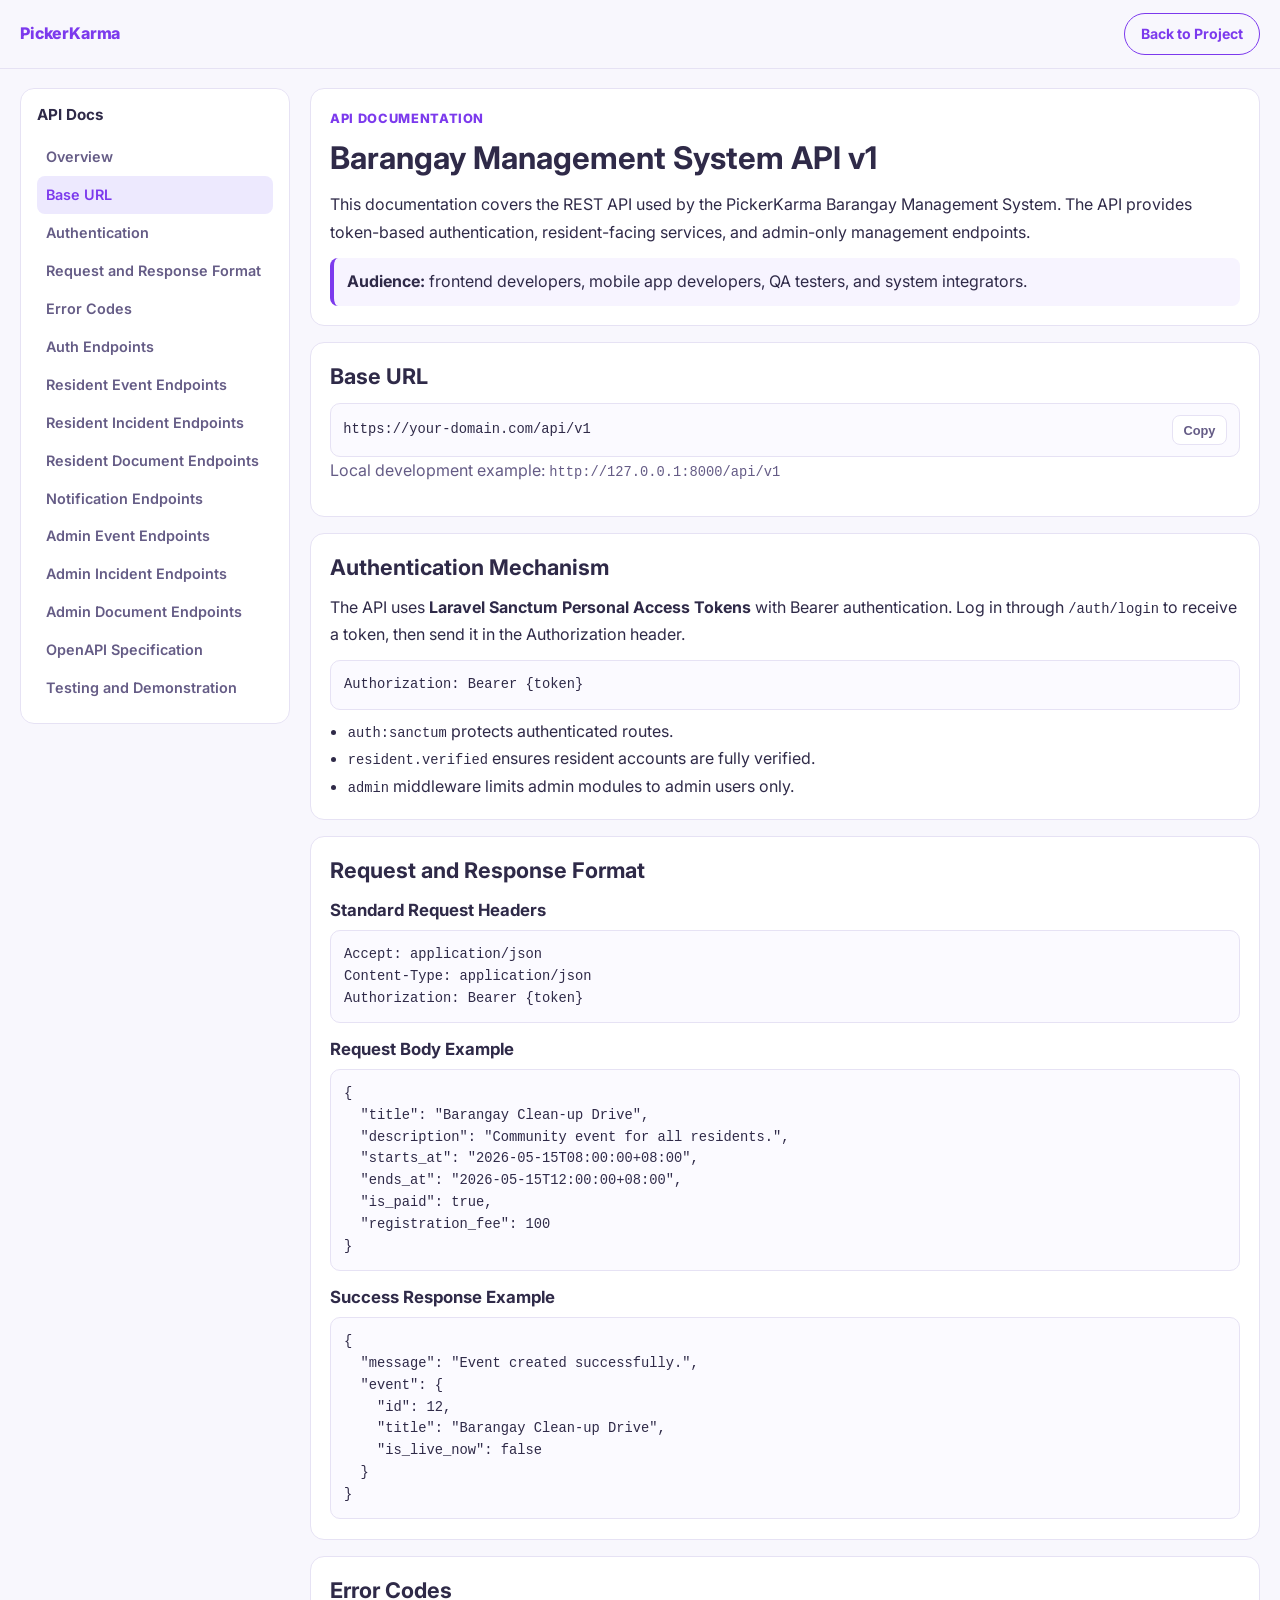
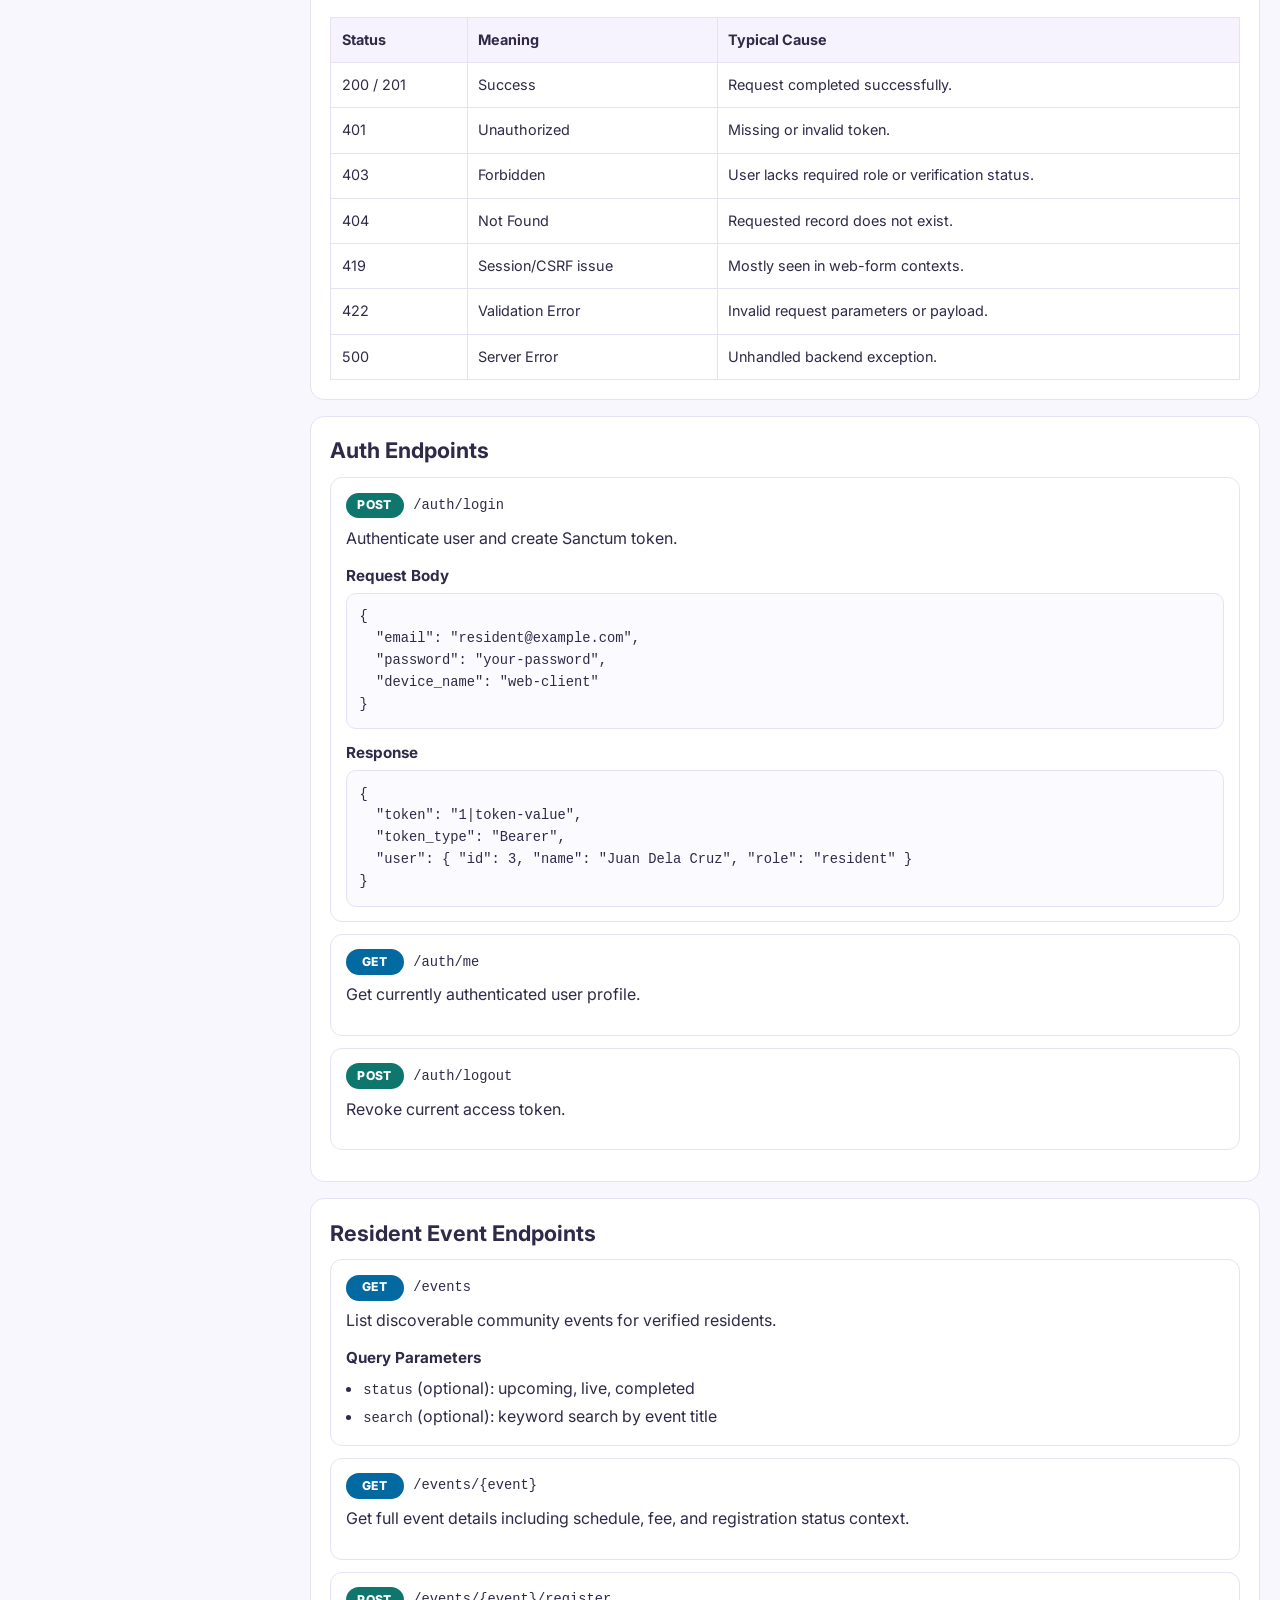
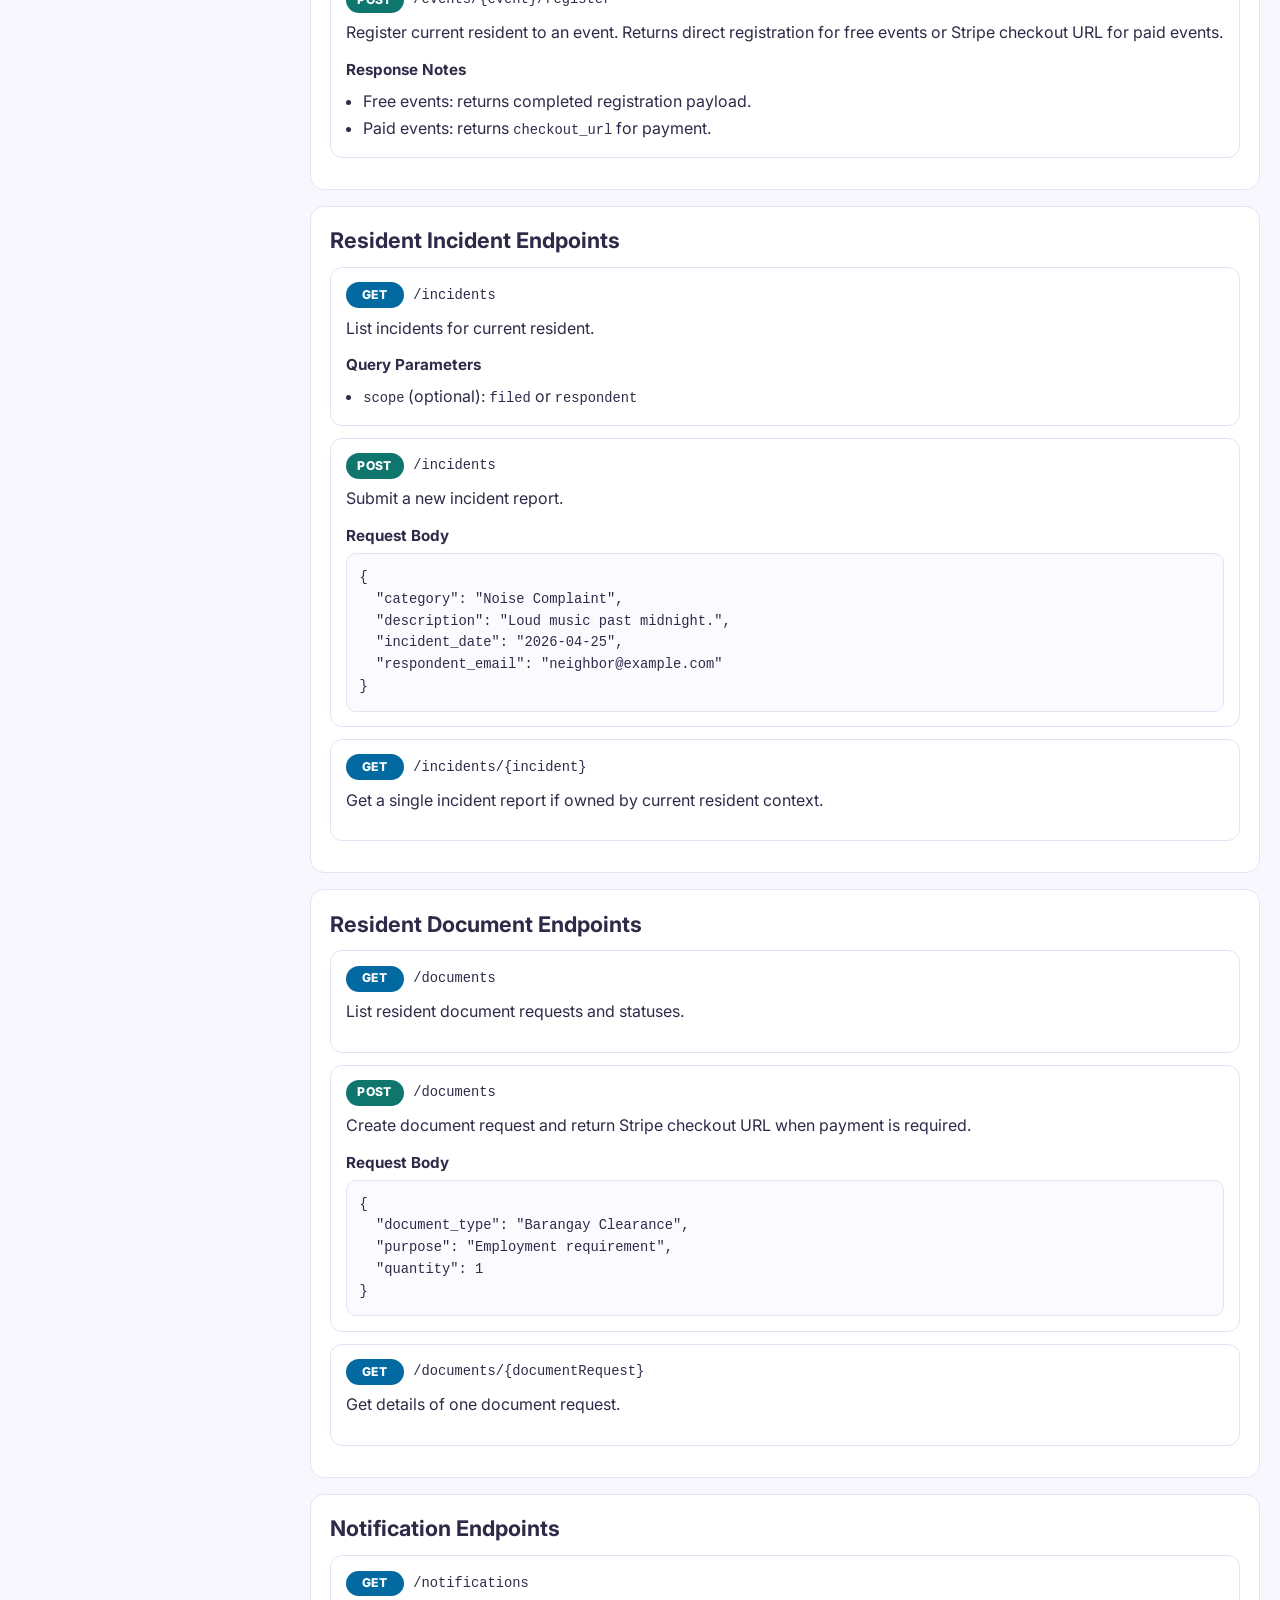
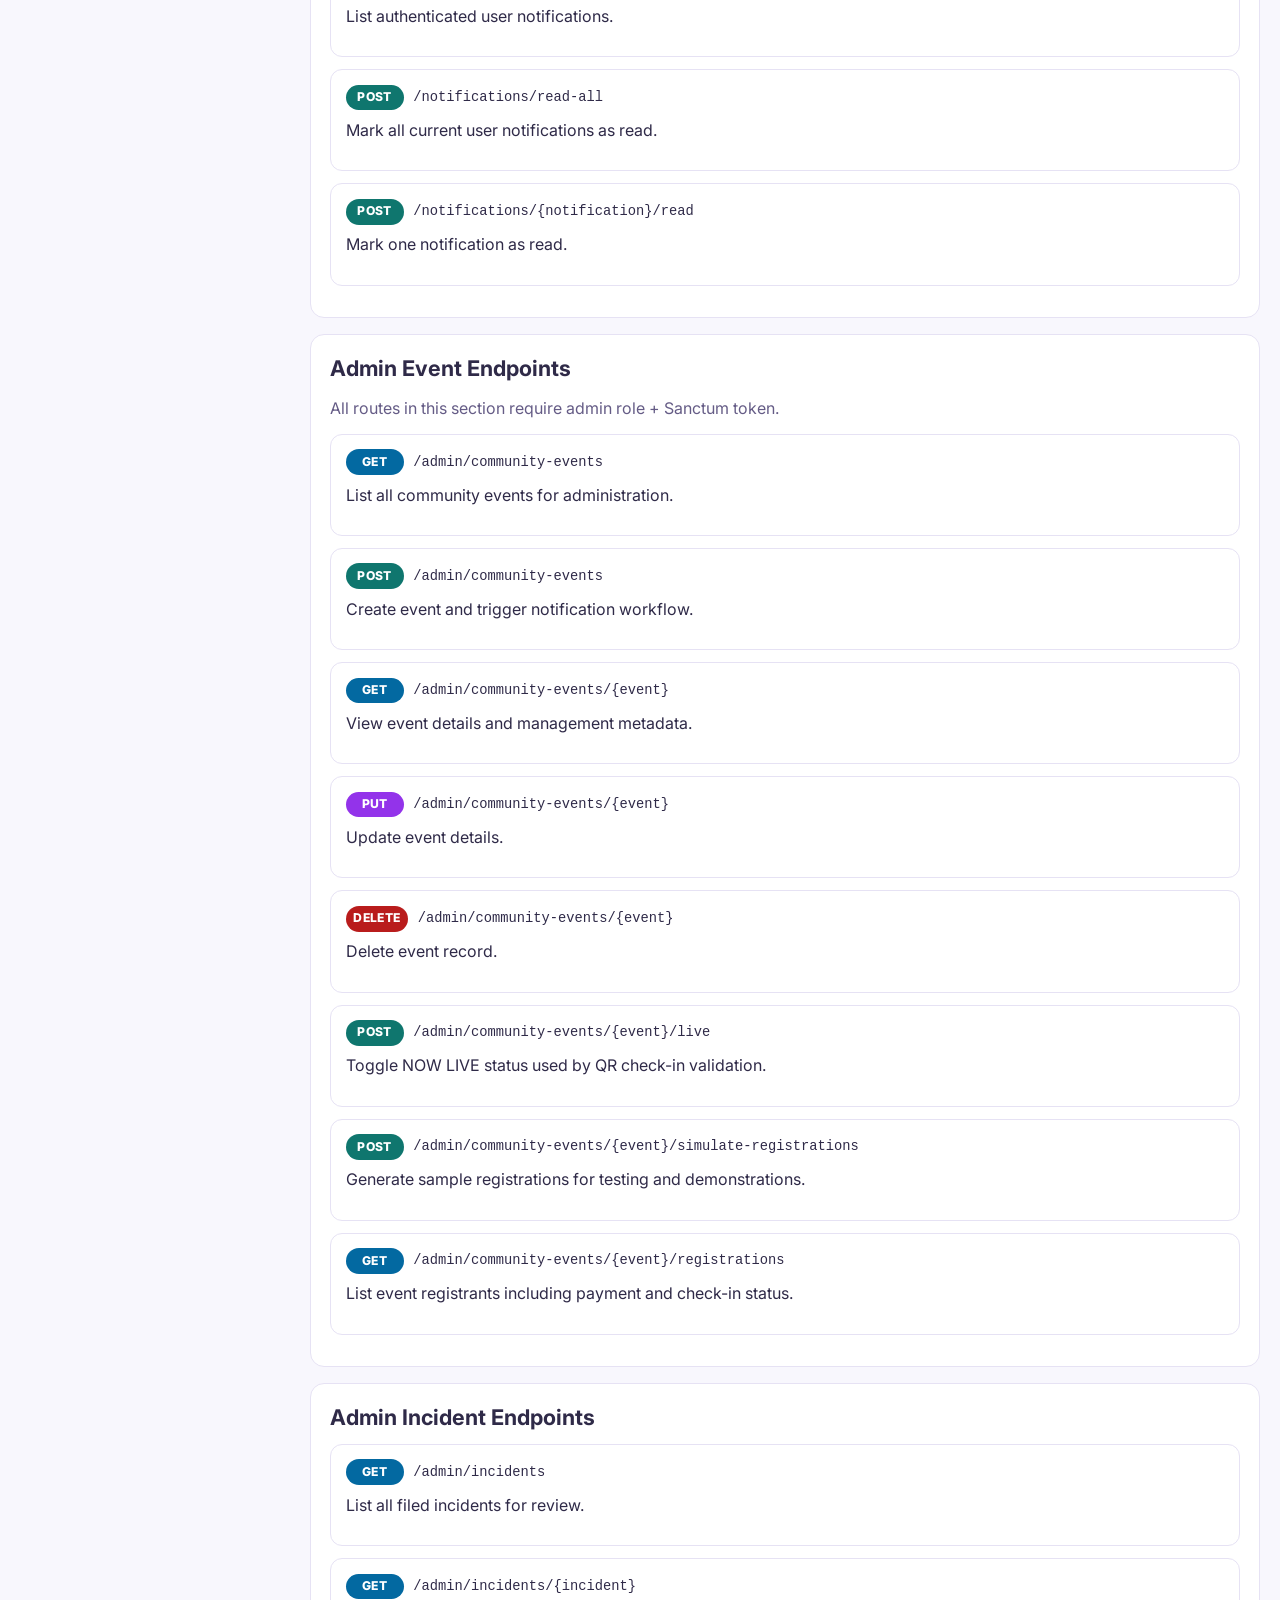
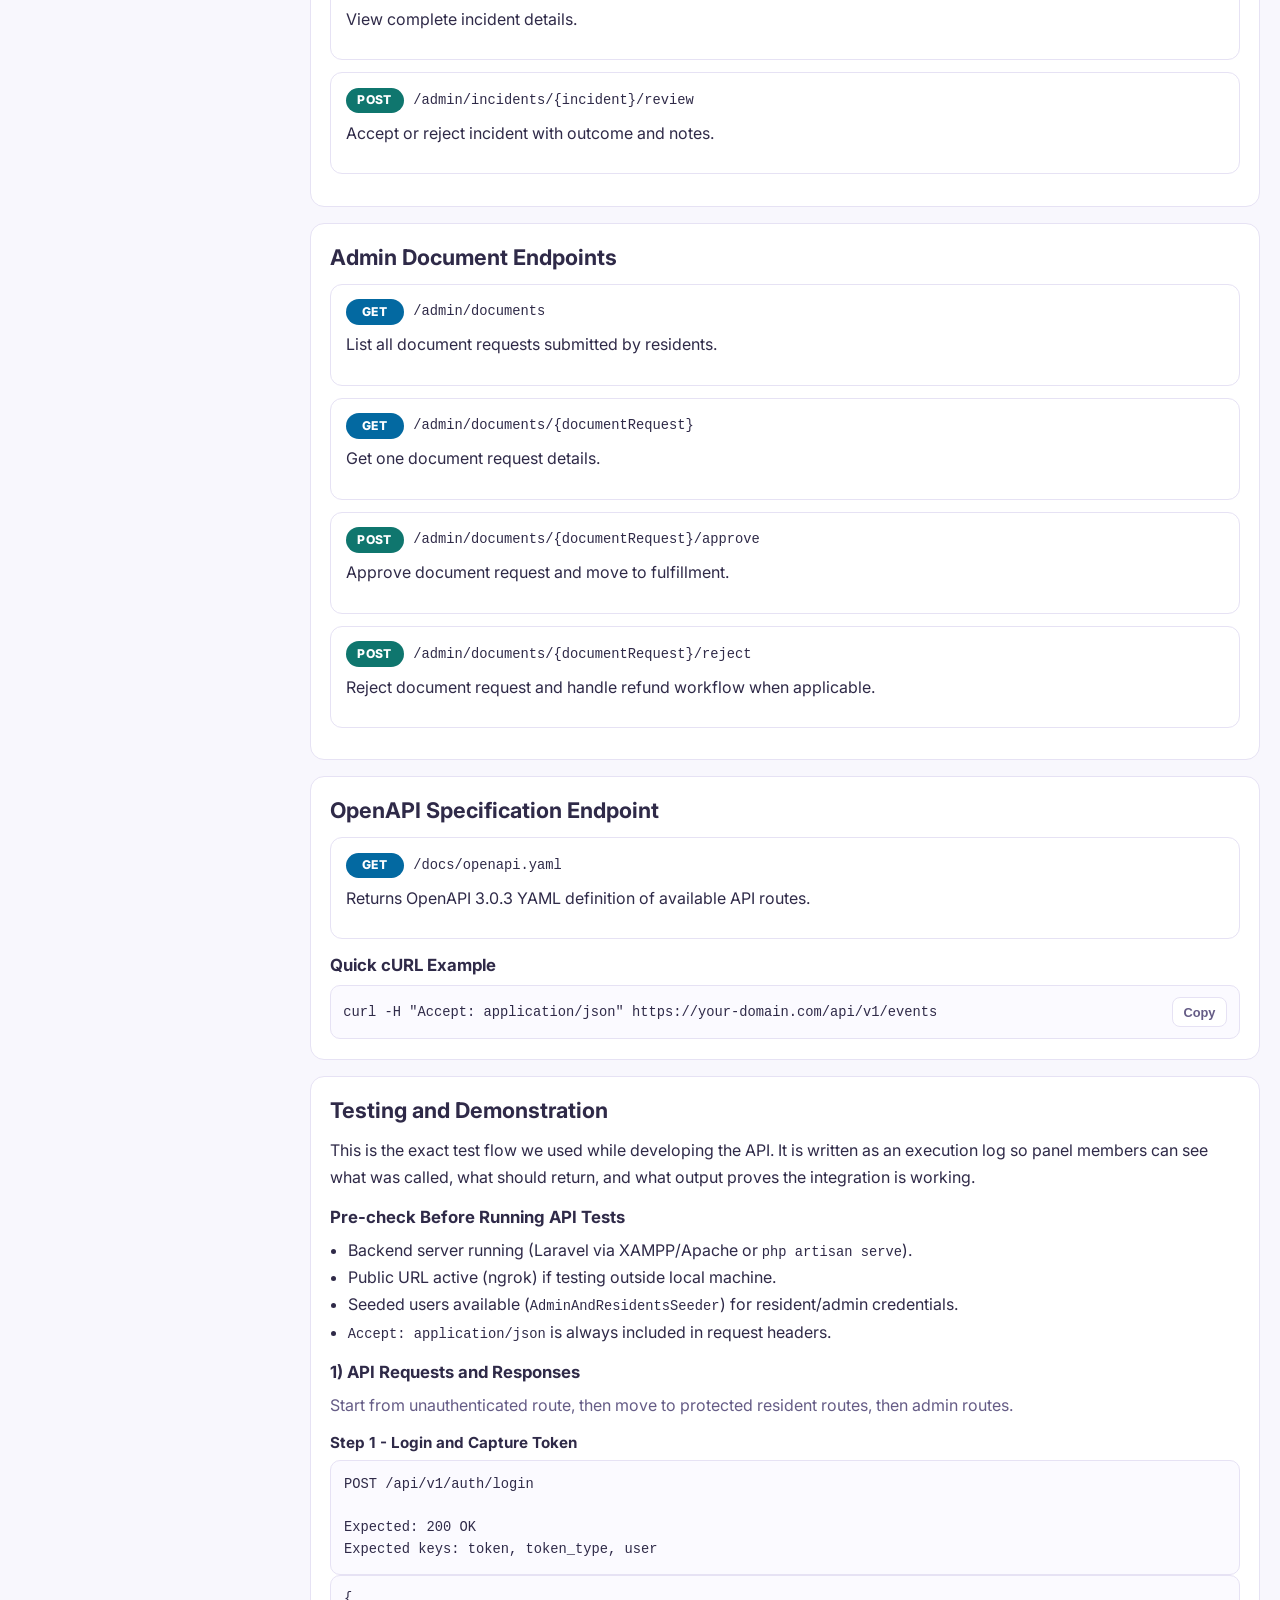
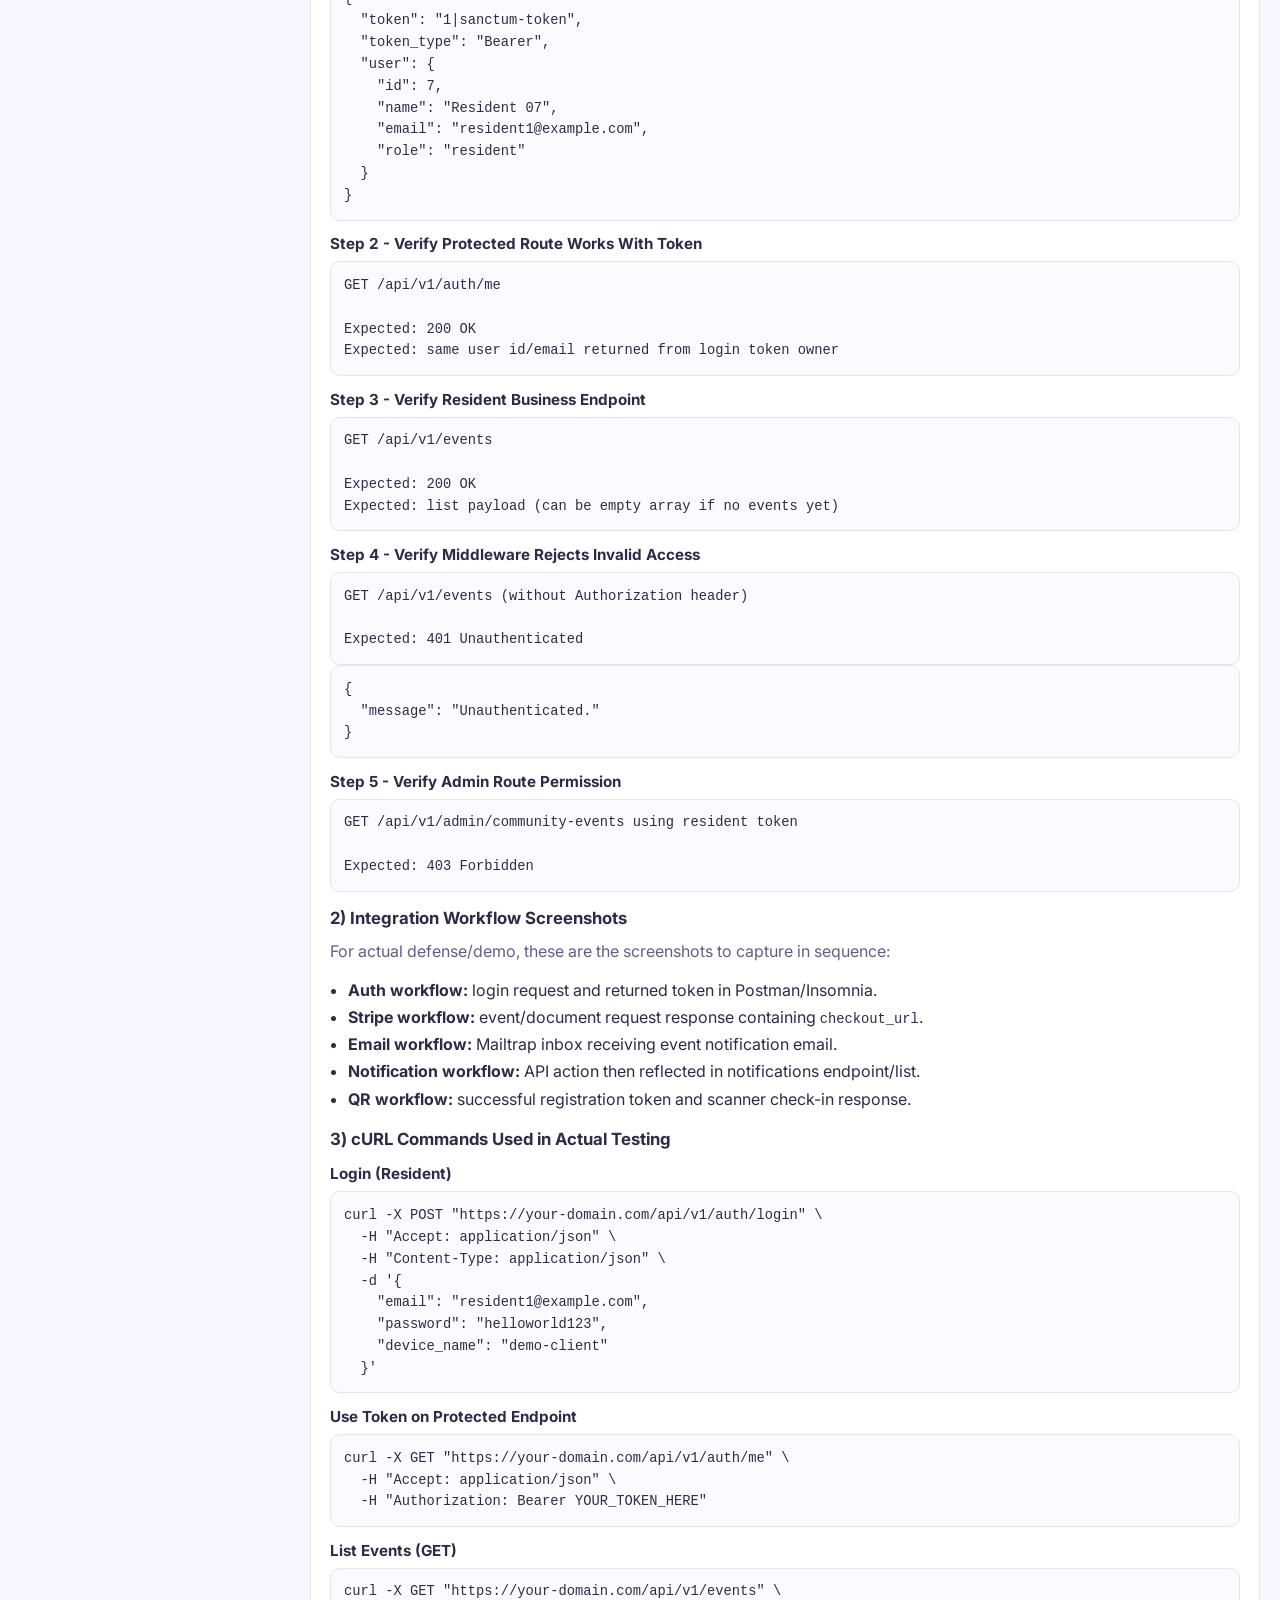
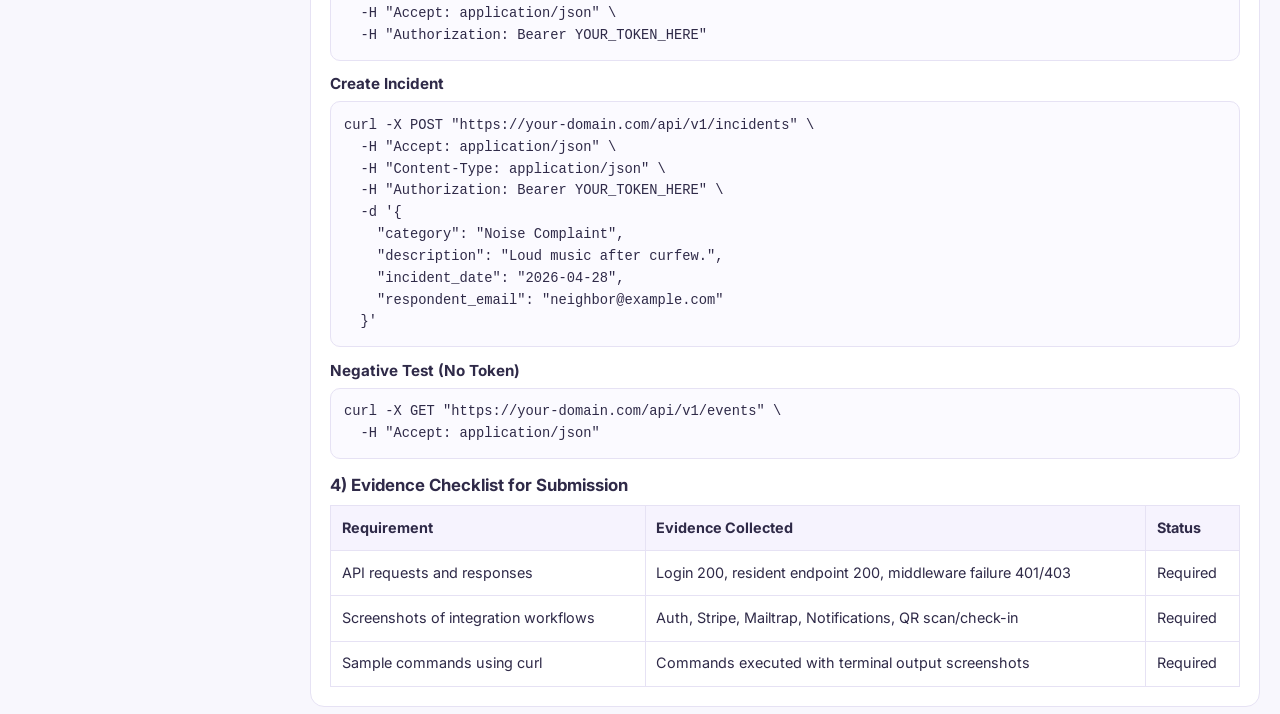
==== api-docs.html @ 13051abf "included API docs v1 design" ====
<!DOCTYPE html>
<html lang="en">

<head>
    <meta charset="UTF-8">
    <meta name="viewport" content="width=device-width, initial-scale=1.0">
    <title>PickerKarma API Documentation</title>
    <link rel="preconnect" href="https://fonts.googleapis.com">
    <link rel="preconnect" href="https://fonts.gstatic.com" crossorigin>
    <link href="https://fonts.googleapis.com/css2?family=Inter:wght@400;500;600;700;800&display=swap" rel="stylesheet">
    <link rel="stylesheet" href="https://cdnjs.cloudflare.com/ajax/libs/font-awesome/6.5.2/css/all.min.css"
        crossorigin="anonymous" referrerpolicy="no-referrer">
    <link rel="stylesheet" href="api-docs.css">
</head>

<body>
    <header class="docs-topbar">
        <div class="docs-wrap topbar-inner">
            <a href="index.html" class="brand">PickerKarma</a>
            <div class="topbar-actions">
                <a href="index.html#project" class="btn btn-ghost">Back to Project</a>
            </div>
        </div>
    </header>

    <div class="docs-wrap docs-layout">
        <aside class="docs-sidebar" aria-label="Documentation sections">
            <h2 class="sidebar-title">API Docs</h2>
            <nav>
                <a class="side-link" href="#overview">Overview</a>
                <a class="side-link" href="#base-url">Base URL</a>
                <a class="side-link" href="#auth">Authentication</a>
                <a class="side-link" href="#formats">Request and Response Format</a>
                <a class="side-link" href="#errors">Error Codes</a>
                <a class="side-link" href="#auth-endpoints">Auth Endpoints</a>
                <a class="side-link" href="#resident-events">Resident Event Endpoints</a>
                <a class="side-link" href="#resident-incidents">Resident Incident Endpoints</a>
                <a class="side-link" href="#resident-documents">Resident Document Endpoints</a>
                <a class="side-link" href="#notifications">Notification Endpoints</a>
                <a class="side-link" href="#admin-events">Admin Event Endpoints</a>
                <a class="side-link" href="#admin-incidents">Admin Incident Endpoints</a>
                <a class="side-link" href="#admin-documents">Admin Document Endpoints</a>
                <a class="side-link" href="#openapi">OpenAPI Specification</a>
                <a class="side-link" href="#testing-demonstration">Testing and Demonstration</a>
            </nav>
        </aside>

        <main class="docs-content">
            <section id="overview" class="doc-section">
                <p class="eyebrow">API Documentation</p>
                <h1>Barangay Management System API v1</h1>
                <p>
                    This documentation covers the REST API used by the PickerKarma Barangay Management System. The API
                    provides token-based authentication, resident-facing services, and admin-only management endpoints.
                </p>
                <div class="note">
                    <strong>Audience:</strong> frontend developers, mobile app developers, QA testers, and system
                    integrators.
                </div>
            </section>

            <section id="base-url" class="doc-section">
                <h2>Base URL</h2>
                <div class="code-row">
                    <code>https://your-domain.com/api/v1</code>
                    <button class="copy-btn" data-copy="https://your-domain.com/api/v1">Copy</button>
                </div>
                <p class="muted">
                    Local development example: <code>http://127.0.0.1:8000/api/v1</code>
                </p>
            </section>

            <section id="auth" class="doc-section">
                <h2>Authentication Mechanism</h2>
                <p>
                    The API uses <strong>Laravel Sanctum Personal Access Tokens</strong> with Bearer authentication.
                    Log in through <code>/auth/login</code> to receive a token, then send it in the Authorization
                    header.
                </p>
                <div class="code-block">
                    <pre><code>Authorization: Bearer {token}</code></pre>
                </div>
                <ul>
                    <li><code>auth:sanctum</code> protects authenticated routes.</li>
                    <li><code>resident.verified</code> ensures resident accounts are fully verified.</li>
                    <li><code>admin</code> middleware limits admin modules to admin users only.</li>
                </ul>
            </section>

            <section id="formats" class="doc-section">
                <h2>Request and Response Format</h2>
                <h3>Standard Request Headers</h3>
                <div class="code-block">
                    <pre><code>Accept: application/json
Content-Type: application/json
Authorization: Bearer {token}</code></pre>
                </div>

                <h3>Request Body Example</h3>
                <div class="code-block">
                    <pre><code>{
  "title": "Barangay Clean-up Drive",
  "description": "Community event for all residents.",
  "starts_at": "2026-05-15T08:00:00+08:00",
  "ends_at": "2026-05-15T12:00:00+08:00",
  "is_paid": true,
  "registration_fee": 100
}</code></pre>
                </div>

                <h3>Success Response Example</h3>
                <div class="code-block">
                    <pre><code>{
  "message": "Event created successfully.",
  "event": {
    "id": 12,
    "title": "Barangay Clean-up Drive",
    "is_live_now": false
  }
}</code></pre>
                </div>
            </section>

            <section id="errors" class="doc-section">
                <h2>Error Codes</h2>
                <div class="table-wrap">
                    <table>
                        <thead>
                            <tr>
                                <th>Status</th>
                                <th>Meaning</th>
                                <th>Typical Cause</th>
                            </tr>
                        </thead>
                        <tbody>
                            <tr>
                                <td>200 / 201</td>
                                <td>Success</td>
                                <td>Request completed successfully.</td>
                            </tr>
                            <tr>
                                <td>401</td>
                                <td>Unauthorized</td>
                                <td>Missing or invalid token.</td>
                            </tr>
                            <tr>
                                <td>403</td>
                                <td>Forbidden</td>
                                <td>User lacks required role or verification status.</td>
                            </tr>
                            <tr>
                                <td>404</td>
                                <td>Not Found</td>
                                <td>Requested record does not exist.</td>
                            </tr>
                            <tr>
                                <td>419</td>
                                <td>Session/CSRF issue</td>
                                <td>Mostly seen in web-form contexts.</td>
                            </tr>
                            <tr>
                                <td>422</td>
                                <td>Validation Error</td>
                                <td>Invalid request parameters or payload.</td>
                            </tr>
                            <tr>
                                <td>500</td>
                                <td>Server Error</td>
                                <td>Unhandled backend exception.</td>
                            </tr>
                        </tbody>
                    </table>
                </div>
            </section>

            <section id="auth-endpoints" class="doc-section">
                <h2>Auth Endpoints</h2>

                <article class="endpoint">
                    <div class="endpoint-head">
                        <span class="method post">POST</span>
                        <code>/auth/login</code>
                    </div>
                    <p>Authenticate user and create Sanctum token.</p>
                    <h4>Request Body</h4>
                    <div class="code-block">
                        <pre><code>{
  "email": "resident@example.com",
  "password": "your-password",
  "device_name": "web-client"
}</code></pre>
                    </div>
                    <h4>Response</h4>
                    <div class="code-block">
                        <pre><code>{
  "token": "1|token-value",
  "token_type": "Bearer",
  "user": { "id": 3, "name": "Juan Dela Cruz", "role": "resident" }
}</code></pre>
                    </div>
                </article>

                <article class="endpoint">
                    <div class="endpoint-head">
                        <span class="method get">GET</span>
                        <code>/auth/me</code>
                    </div>
                    <p>Get currently authenticated user profile.</p>
                </article>

                <article class="endpoint">
                    <div class="endpoint-head">
                        <span class="method post">POST</span>
                        <code>/auth/logout</code>
                    </div>
                    <p>Revoke current access token.</p>
                </article>
            </section>

            <section id="resident-events" class="doc-section">
                <h2>Resident Event Endpoints</h2>

                <article class="endpoint">
                    <div class="endpoint-head">
                        <span class="method get">GET</span>
                        <code>/events</code>
                    </div>
                    <p>List discoverable community events for verified residents.</p>
                    <h4>Query Parameters</h4>
                    <ul>
                        <li><code>status</code> (optional): upcoming, live, completed</li>
                        <li><code>search</code> (optional): keyword search by event title</li>
                    </ul>
                </article>

                <article class="endpoint">
                    <div class="endpoint-head">
                        <span class="method get">GET</span>
                        <code>/events/{event}</code>
                    </div>
                    <p>Get full event details including schedule, fee, and registration status context.</p>
                </article>

                <article class="endpoint">
                    <div class="endpoint-head">
                        <span class="method post">POST</span>
                        <code>/events/{event}/register</code>
                    </div>
                    <p>Register current resident to an event. Returns direct registration for free events or Stripe
                        checkout URL for paid events.</p>
                    <h4>Response Notes</h4>
                    <ul>
                        <li>Free events: returns completed registration payload.</li>
                        <li>Paid events: returns <code>checkout_url</code> for payment.</li>
                    </ul>
                </article>
            </section>

            <section id="resident-incidents" class="doc-section">
                <h2>Resident Incident Endpoints</h2>

                <article class="endpoint">
                    <div class="endpoint-head">
                        <span class="method get">GET</span>
                        <code>/incidents</code>
                    </div>
                    <p>List incidents for current resident.</p>
                    <h4>Query Parameters</h4>
                    <ul>
                        <li><code>scope</code> (optional): <code>filed</code> or <code>respondent</code></li>
                    </ul>
                </article>

                <article class="endpoint">
                    <div class="endpoint-head">
                        <span class="method post">POST</span>
                        <code>/incidents</code>
                    </div>
                    <p>Submit a new incident report.</p>
                    <h4>Request Body</h4>
                    <div class="code-block">
                        <pre><code>{
  "category": "Noise Complaint",
  "description": "Loud music past midnight.",
  "incident_date": "2026-04-25",
  "respondent_email": "neighbor@example.com"
}</code></pre>
                    </div>
                </article>

                <article class="endpoint">
                    <div class="endpoint-head">
                        <span class="method get">GET</span>
                        <code>/incidents/{incident}</code>
                    </div>
                    <p>Get a single incident report if owned by current resident context.</p>
                </article>
            </section>

            <section id="resident-documents" class="doc-section">
                <h2>Resident Document Endpoints</h2>

                <article class="endpoint">
                    <div class="endpoint-head">
                        <span class="method get">GET</span>
                        <code>/documents</code>
                    </div>
                    <p>List resident document requests and statuses.</p>
                </article>

                <article class="endpoint">
                    <div class="endpoint-head">
                        <span class="method post">POST</span>
                        <code>/documents</code>
                    </div>
                    <p>Create document request and return Stripe checkout URL when payment is required.</p>
                    <h4>Request Body</h4>
                    <div class="code-block">
                        <pre><code>{
  "document_type": "Barangay Clearance",
  "purpose": "Employment requirement",
  "quantity": 1
}</code></pre>
                    </div>
                </article>

                <article class="endpoint">
                    <div class="endpoint-head">
                        <span class="method get">GET</span>
                        <code>/documents/{documentRequest}</code>
                    </div>
                    <p>Get details of one document request.</p>
                </article>
            </section>

            <section id="notifications" class="doc-section">
                <h2>Notification Endpoints</h2>

                <article class="endpoint">
                    <div class="endpoint-head">
                        <span class="method get">GET</span>
                        <code>/notifications</code>
                    </div>
                    <p>List authenticated user notifications.</p>
                </article>

                <article class="endpoint">
                    <div class="endpoint-head">
                        <span class="method post">POST</span>
                        <code>/notifications/read-all</code>
                    </div>
                    <p>Mark all current user notifications as read.</p>
                </article>

                <article class="endpoint">
                    <div class="endpoint-head">
                        <span class="method post">POST</span>
                        <code>/notifications/{notification}/read</code>
                    </div>
                    <p>Mark one notification as read.</p>
                </article>
            </section>

            <section id="admin-events" class="doc-section">
                <h2>Admin Event Endpoints</h2>
                <p class="muted">All routes in this section require admin role + Sanctum token.</p>

                <article class="endpoint">
                    <div class="endpoint-head">
                        <span class="method get">GET</span>
                        <code>/admin/community-events</code>
                    </div>
                    <p>List all community events for administration.</p>
                </article>

                <article class="endpoint">
                    <div class="endpoint-head">
                        <span class="method post">POST</span>
                        <code>/admin/community-events</code>
                    </div>
                    <p>Create event and trigger notification workflow.</p>
                </article>

                <article class="endpoint">
                    <div class="endpoint-head">
                        <span class="method get">GET</span>
                        <code>/admin/community-events/{event}</code>
                    </div>
                    <p>View event details and management metadata.</p>
                </article>

                <article class="endpoint">
                    <div class="endpoint-head">
                        <span class="method put">PUT</span>
                        <code>/admin/community-events/{event}</code>
                    </div>
                    <p>Update event details.</p>
                </article>

                <article class="endpoint">
                    <div class="endpoint-head">
                        <span class="method delete">DELETE</span>
                        <code>/admin/community-events/{event}</code>
                    </div>
                    <p>Delete event record.</p>
                </article>

                <article class="endpoint">
                    <div class="endpoint-head">
                        <span class="method post">POST</span>
                        <code>/admin/community-events/{event}/live</code>
                    </div>
                    <p>Toggle NOW LIVE status used by QR check-in validation.</p>
                </article>

                <article class="endpoint">
                    <div class="endpoint-head">
                        <span class="method post">POST</span>
                        <code>/admin/community-events/{event}/simulate-registrations</code>
                    </div>
                    <p>Generate sample registrations for testing and demonstrations.</p>
                </article>

                <article class="endpoint">
                    <div class="endpoint-head">
                        <span class="method get">GET</span>
                        <code>/admin/community-events/{event}/registrations</code>
                    </div>
                    <p>List event registrants including payment and check-in status.</p>
                </article>
            </section>

            <section id="admin-incidents" class="doc-section">
                <h2>Admin Incident Endpoints</h2>

                <article class="endpoint">
                    <div class="endpoint-head">
                        <span class="method get">GET</span>
                        <code>/admin/incidents</code>
                    </div>
                    <p>List all filed incidents for review.</p>
                </article>

                <article class="endpoint">
                    <div class="endpoint-head">
                        <span class="method get">GET</span>
                        <code>/admin/incidents/{incident}</code>
                    </div>
                    <p>View complete incident details.</p>
                </article>

                <article class="endpoint">
                    <div class="endpoint-head">
                        <span class="method post">POST</span>
                        <code>/admin/incidents/{incident}/review</code>
                    </div>
                    <p>Accept or reject incident with outcome and notes.</p>
                </article>
            </section>

            <section id="admin-documents" class="doc-section">
                <h2>Admin Document Endpoints</h2>

                <article class="endpoint">
                    <div class="endpoint-head">
                        <span class="method get">GET</span>
                        <code>/admin/documents</code>
                    </div>
                    <p>List all document requests submitted by residents.</p>
                </article>

                <article class="endpoint">
                    <div class="endpoint-head">
                        <span class="method get">GET</span>
                        <code>/admin/documents/{documentRequest}</code>
                    </div>
                    <p>Get one document request details.</p>
                </article>

                <article class="endpoint">
                    <div class="endpoint-head">
                        <span class="method post">POST</span>
                        <code>/admin/documents/{documentRequest}/approve</code>
                    </div>
                    <p>Approve document request and move to fulfillment.</p>
                </article>

                <article class="endpoint">
                    <div class="endpoint-head">
                        <span class="method post">POST</span>
                        <code>/admin/documents/{documentRequest}/reject</code>
                    </div>
                    <p>Reject document request and handle refund workflow when applicable.</p>
                </article>
            </section>

            <section id="openapi" class="doc-section">
                <h2>OpenAPI Specification Endpoint</h2>
                <article class="endpoint">
                    <div class="endpoint-head">
                        <span class="method get">GET</span>
                        <code>/docs/openapi.yaml</code>
                    </div>
                    <p>Returns OpenAPI 3.0.3 YAML definition of available API routes.</p>
                </article>

                <h3>Quick cURL Example</h3>
                <div class="code-row">
                    <code>curl -H "Accept: application/json" https://your-domain.com/api/v1/events</code>
                    <button class="copy-btn"
                        data-copy='curl -H "Accept: application/json" https://your-domain.com/api/v1/events'>Copy</button>
                </div>
            </section>

            <section id="testing-demonstration" class="doc-section">
                <h2>Testing and Demonstration</h2>
                <p>
                    This is the exact test flow we used while developing the API. It is written as an execution log so
                    panel members can see what was called, what should return, and what output proves the integration is
                    working.
                </p>

                <h3>Pre-check Before Running API Tests</h3>
                <ul>
                    <li>Backend server running (Laravel via XAMPP/Apache or <code>php artisan serve</code>).</li>
                    <li>Public URL active (ngrok) if testing outside local machine.</li>
                    <li>Seeded users available (<code>AdminAndResidentsSeeder</code>) for resident/admin credentials.</li>
                    <li><code>Accept: application/json</code> is always included in request headers.</li>
                </ul>

                <h3>1) API Requests and Responses</h3>
                <p class="muted">
                    Start from unauthenticated route, then move to protected resident routes, then admin routes.
                </p>

                <h4>Step 1 - Login and Capture Token</h4>
                <div class="code-block">
                    <pre><code>POST /api/v1/auth/login

Expected: 200 OK
Expected keys: token, token_type, user</code></pre>
                </div>
                <div class="code-block">
                    <pre><code>{
  "token": "1|sanctum-token",
  "token_type": "Bearer",
  "user": {
    "id": 7,
    "name": "Resident 07",
    "email": "resident1@example.com",
    "role": "resident"
  }
}</code></pre>
                </div>

                <h4>Step 2 - Verify Protected Route Works With Token</h4>
                <div class="code-block">
                    <pre><code>GET /api/v1/auth/me

Expected: 200 OK
Expected: same user id/email returned from login token owner</code></pre>
                </div>

                <h4>Step 3 - Verify Resident Business Endpoint</h4>
                <div class="code-block">
                    <pre><code>GET /api/v1/events

Expected: 200 OK
Expected: list payload (can be empty array if no events yet)</code></pre>
                </div>

                <h4>Step 4 - Verify Middleware Rejects Invalid Access</h4>
                <div class="code-block">
                    <pre><code>GET /api/v1/events (without Authorization header)

Expected: 401 Unauthenticated</code></pre>
                </div>
                <div class="code-block">
                    <pre><code>{
  "message": "Unauthenticated."
}</code></pre>
                </div>

                <h4>Step 5 - Verify Admin Route Permission</h4>
                <div class="code-block">
                    <pre><code>GET /api/v1/admin/community-events using resident token

Expected: 403 Forbidden</code></pre>
                </div>

                <h3>2) Integration Workflow Screenshots</h3>
                <p class="muted">For actual defense/demo, these are the screenshots to capture in sequence:</p>
                <ul>
                    <li><strong>Auth workflow:</strong> login request and returned token in Postman/Insomnia.</li>
                    <li><strong>Stripe workflow:</strong> event/document request response containing <code>checkout_url</code>.</li>
                    <li><strong>Email workflow:</strong> Mailtrap inbox receiving event notification email.</li>
                    <li><strong>Notification workflow:</strong> API action then reflected in notifications endpoint/list.</li>
                    <li><strong>QR workflow:</strong> successful registration token and scanner check-in response.</li>
                </ul>

                <h3>3) cURL Commands Used in Actual Testing</h3>
                <h4>Login (Resident)</h4>
                <div class="code-block">
                    <pre><code>curl -X POST "https://your-domain.com/api/v1/auth/login" \
  -H "Accept: application/json" \
  -H "Content-Type: application/json" \
  -d '{
    "email": "resident1@example.com",
    "password": "helloworld123",
    "device_name": "demo-client"
  }'</code></pre>
                </div>

                <h4>Use Token on Protected Endpoint</h4>
                <div class="code-block">
                    <pre><code>curl -X GET "https://your-domain.com/api/v1/auth/me" \
  -H "Accept: application/json" \
  -H "Authorization: Bearer YOUR_TOKEN_HERE"</code></pre>
                </div>

                <h4>List Events (GET)</h4>
                <div class="code-block">
                    <pre><code>curl -X GET "https://your-domain.com/api/v1/events" \
  -H "Accept: application/json" \
  -H "Authorization: Bearer YOUR_TOKEN_HERE"</code></pre>
                </div>

                <h4>Create Incident</h4>
                <div class="code-block">
                    <pre><code>curl -X POST "https://your-domain.com/api/v1/incidents" \
  -H "Accept: application/json" \
  -H "Content-Type: application/json" \
  -H "Authorization: Bearer YOUR_TOKEN_HERE" \
  -d '{
    "category": "Noise Complaint",
    "description": "Loud music after curfew.",
    "incident_date": "2026-04-28",
    "respondent_email": "neighbor@example.com"
  }'</code></pre>
                </div>

                <h4>Negative Test (No Token)</h4>
                <div class="code-block">
                    <pre><code>curl -X GET "https://your-domain.com/api/v1/events" \
  -H "Accept: application/json"</code></pre>
                </div>

                <h3>4) Evidence Checklist for Submission</h3>
                <div class="table-wrap">
                    <table>
                        <thead>
                            <tr>
                                <th>Requirement</th>
                                <th>Evidence Collected</th>
                                <th>Status</th>
                            </tr>
                        </thead>
                        <tbody>
                            <tr>
                                <td>API requests and responses</td>
                                <td>Login 200, resident endpoint 200, middleware failure 401/403</td>
                                <td>Required</td>
                            </tr>
                            <tr>
                                <td>Screenshots of integration workflows</td>
                                <td>Auth, Stripe, Mailtrap, Notifications, QR scan/check-in</td>
                                <td>Required</td>
                            </tr>
                            <tr>
                                <td>Sample commands using curl</td>
                                <td>Commands executed with terminal output screenshots</td>
                                <td>Required</td>
                            </tr>
                        </tbody>
                    </table>
                </div>
            </section>
        </main>
    </div>

    <script src="api-docs.js" defer></script>
</body>

</html>
---- api-docs.css ----
:root {
    --bg: #f8f7fd;
    --card: #ffffff;
    --border: #e6e2f4;
    --text: #2f2a48;
    --muted: #655c86;
    --accent: #7c3aed;
    --accent-soft: #ede9fe;
    --success: #0f766e;
    --danger: #b91c1c;
}

* {
    box-sizing: border-box;
}

html {
    scroll-behavior: smooth;
}

body {
    margin: 0;
    font-family: "Inter", ui-sans-serif, system-ui, -apple-system, "Segoe UI", Roboto, Arial;
    color: var(--text);
    background: var(--bg);
    line-height: 1.7;
}

.docs-wrap {
    width: min(1240px, calc(100% - 2rem));
    margin: 0 auto;
}

.docs-topbar {
    position: sticky;
    top: 0;
    z-index: 20;
    border-bottom: 1px solid var(--border);
    background: rgba(248, 247, 253, 0.92);
    backdrop-filter: blur(10px);
}

.topbar-inner {
    display: flex;
    justify-content: space-between;
    align-items: center;
    min-height: 68px;
}

.brand {
    text-decoration: none;
    font-weight: 800;
    color: var(--accent);
    letter-spacing: -0.01em;
}

.btn {
    display: inline-flex;
    align-items: center;
    justify-content: center;
    border-radius: 999px;
    font-size: 0.88rem;
    font-weight: 700;
    text-decoration: none;
    padding: 0.5rem 1rem;
    border: 1px solid var(--accent);
}

.btn-ghost {
    color: var(--accent);
    background: transparent;
}

.btn-ghost:hover {
    color: #fff;
    background: var(--accent);
}

.docs-layout {
    display: grid;
    grid-template-columns: 270px minmax(0, 1fr);
    gap: 1.25rem;
    padding: 1.2rem 0 2.5rem;
}

.docs-sidebar {
    position: sticky;
    top: 84px;
    align-self: start;
    border: 1px solid var(--border);
    border-radius: 14px;
    background: var(--card);
    padding: 1rem;
    max-height: calc(100vh - 100px);
    overflow: auto;
}

.sidebar-title {
    margin: 0 0 0.85rem;
    font-size: 0.95rem;
}

.side-link {
    display: block;
    text-decoration: none;
    color: var(--muted);
    padding: 0.42rem 0.55rem;
    border-radius: 8px;
    font-size: 0.9rem;
    font-weight: 600;
}

.side-link:hover {
    color: var(--accent);
    background: var(--accent-soft);
}

.side-link.active {
    color: var(--accent);
    background: var(--accent-soft);
}

.docs-content {
    min-width: 0;
}

.doc-section {
    border: 1px solid var(--border);
    border-radius: 14px;
    background: var(--card);
    padding: 1.2rem;
    margin-bottom: 1rem;
    scroll-margin-top: 92px;
}

.eyebrow {
    margin: 0 0 0.5rem;
    font-size: 0.8rem;
    font-weight: 800;
    color: var(--accent);
    text-transform: uppercase;
    letter-spacing: 0.05em;
}

h1,
h2,
h3,
h4 {
    margin-top: 0;
    line-height: 1.3;
}

h1 {
    margin-bottom: 0.8rem;
    font-size: 1.95rem;
}

h2 {
    margin-bottom: 0.8rem;
    font-size: 1.35rem;
}

h3 {
    margin: 1rem 0 0.5rem;
    font-size: 1.05rem;
}

h4 {
    margin: 0.85rem 0 0.45rem;
    font-size: 0.95rem;
}

p {
    margin: 0 0 0.75rem;
}

ul {
    margin: 0.5rem 0 0;
    padding-left: 1.1rem;
}

.muted {
    color: var(--muted);
}

.note {
    border-left: 4px solid var(--accent);
    padding: 0.65rem 0.8rem;
    background: #f7f4ff;
    border-radius: 8px;
}

code {
    font-family: ui-monospace, SFMono-Regular, Menlo, Consolas, "Liberation Mono", monospace;
    font-size: 0.86rem;
}

.code-row {
    display: flex;
    align-items: center;
    justify-content: space-between;
    gap: 0.6rem;
    border: 1px solid var(--border);
    border-radius: 10px;
    padding: 0.7rem 0.75rem;
    background: #fbfaff;
    overflow: auto;
}

.code-block {
    border: 1px solid var(--border);
    border-radius: 10px;
    overflow: auto;
    background: #fbfaff;
}

pre {
    margin: 0;
    padding: 0.8rem;
    font-size: 0.84rem;
    line-height: 1.55;
}

.copy-btn {
    border: 1px solid var(--border);
    background: #fff;
    border-radius: 8px;
    color: var(--muted);
    cursor: pointer;
    padding: 0.4rem 0.65rem;
    font-size: 0.8rem;
    font-weight: 700;
    white-space: nowrap;
}

.copy-btn:hover {
    color: var(--accent);
    border-color: var(--accent);
}

.table-wrap {
    overflow: auto;
}

table {
    width: 100%;
    border-collapse: collapse;
    min-width: 520px;
}

th,
td {
    border: 1px solid var(--border);
    text-align: left;
    padding: 0.62rem 0.65rem;
    font-size: 0.9rem;
}

th {
    background: #f6f3fe;
}

.endpoint {
    border: 1px solid var(--border);
    border-radius: 12px;
    padding: 0.9rem;
    margin: 0 0 0.75rem;
}

.endpoint-head {
    display: flex;
    gap: 0.6rem;
    align-items: center;
    margin-bottom: 0.4rem;
}

.method {
    display: inline-block;
    min-width: 58px;
    text-align: center;
    color: #fff;
    font-size: 0.76rem;
    font-weight: 800;
    letter-spacing: 0.03em;
    border-radius: 999px;
    padding: 0.16rem 0.48rem;
}

.method.get {
    background: #0369a1;
}

.method.post {
    background: var(--success);
}

.method.put {
    background: #9333ea;
}

.method.delete {
    background: var(--danger);
}

@media (max-width: 960px) {
    .docs-layout {
        grid-template-columns: 1fr;
    }

    .docs-sidebar {
        position: static;
        max-height: none;
    }
}
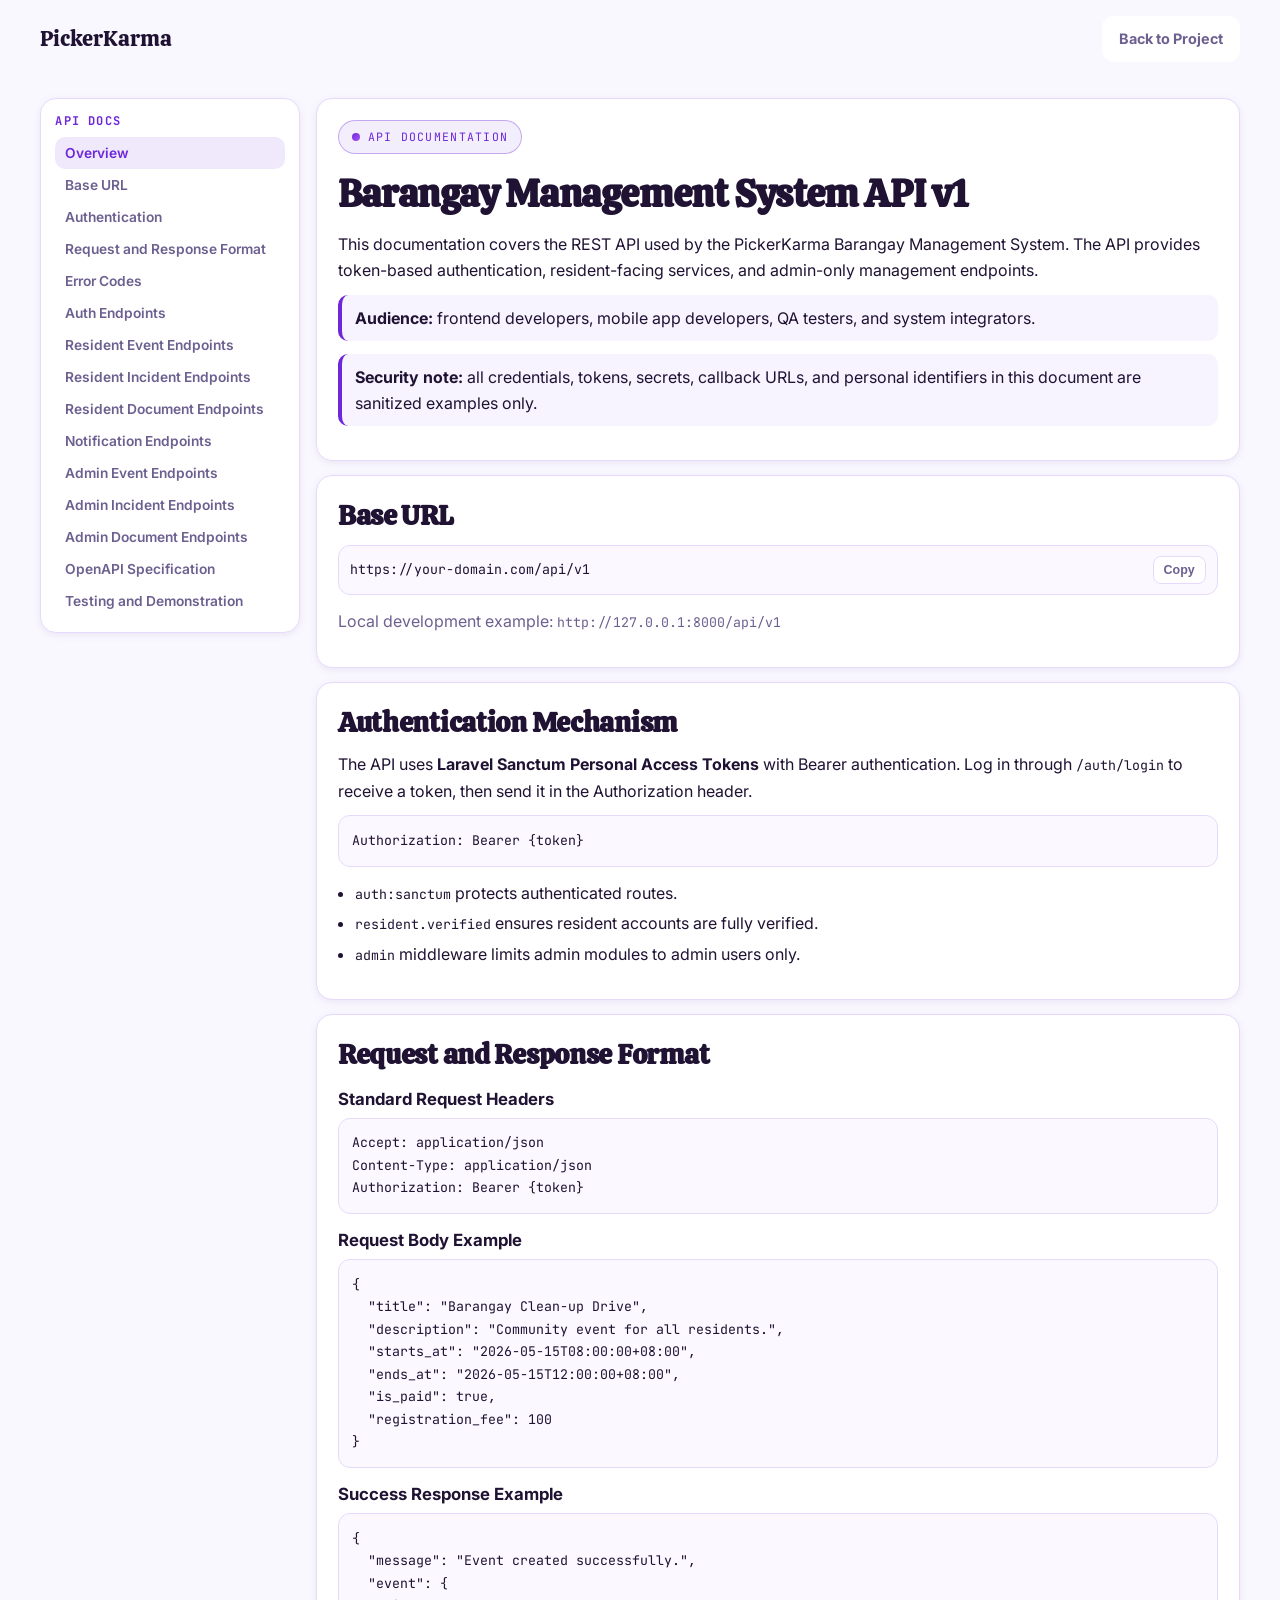
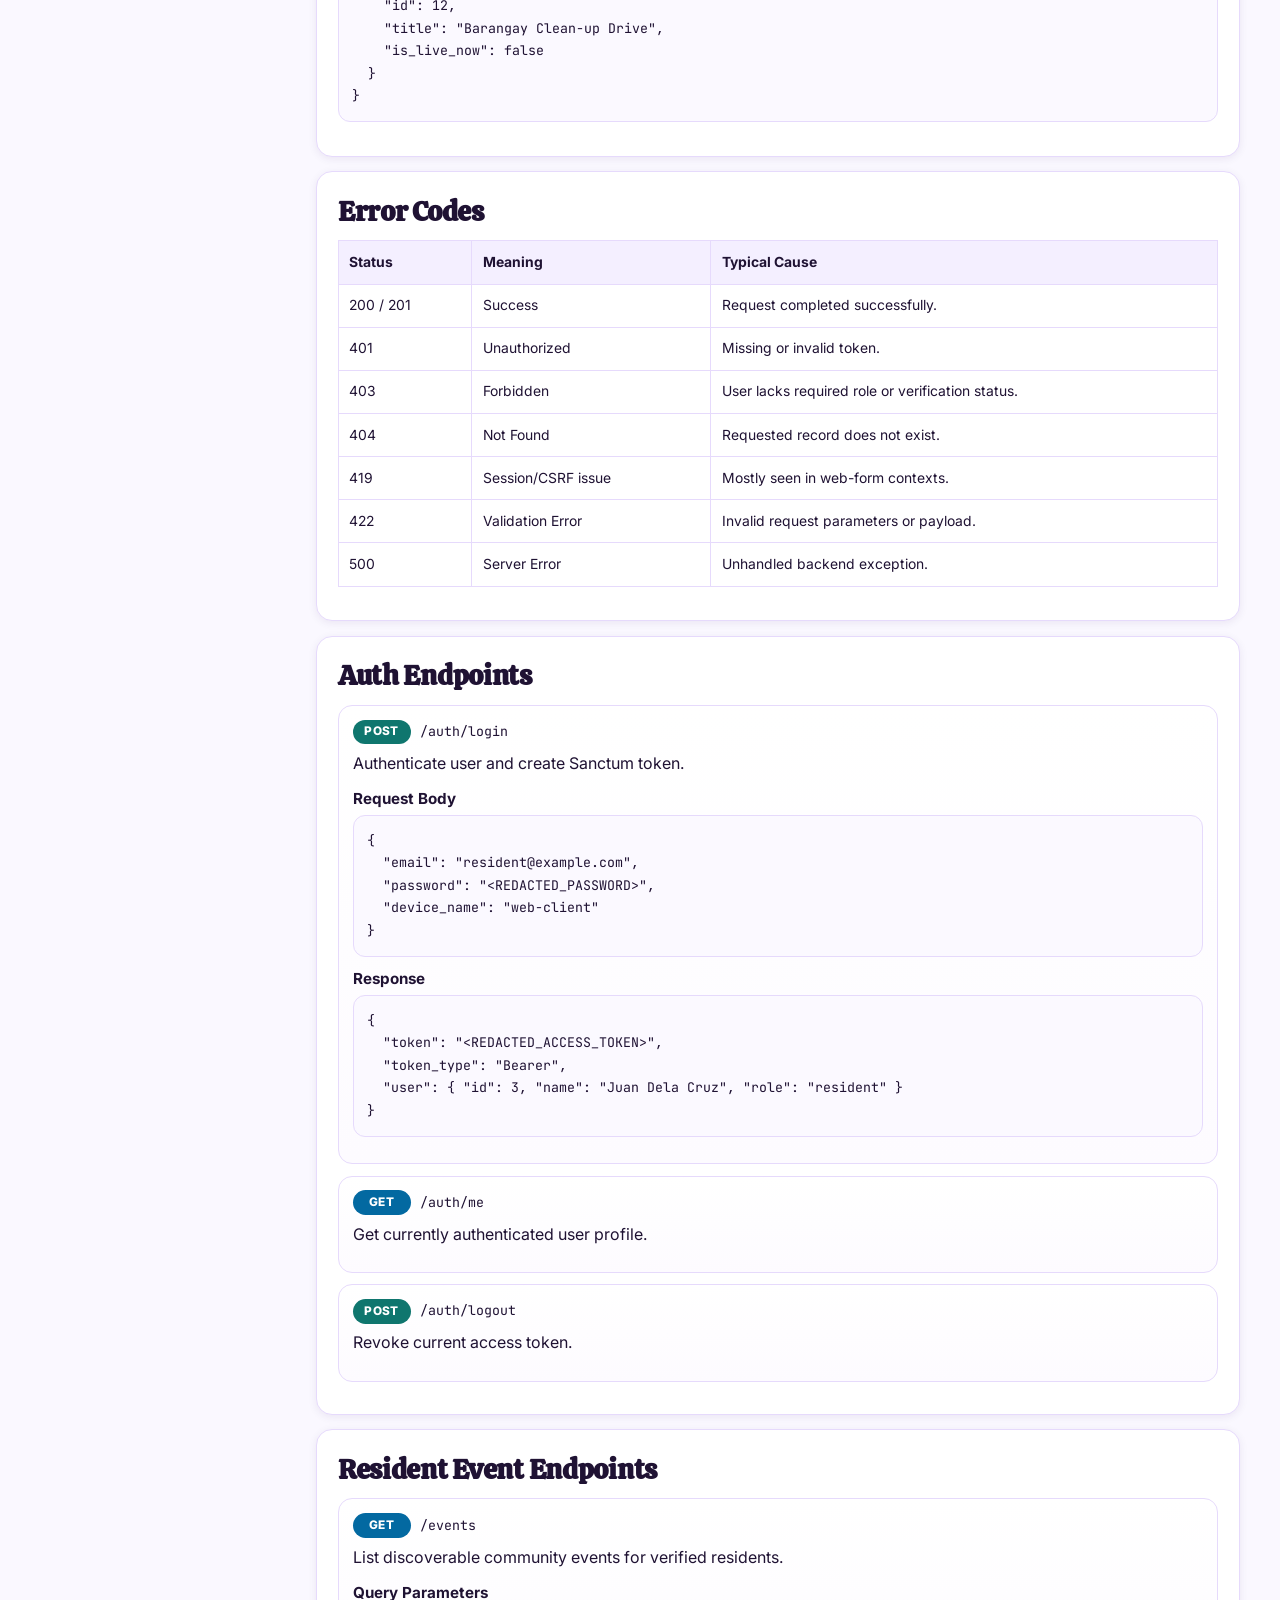
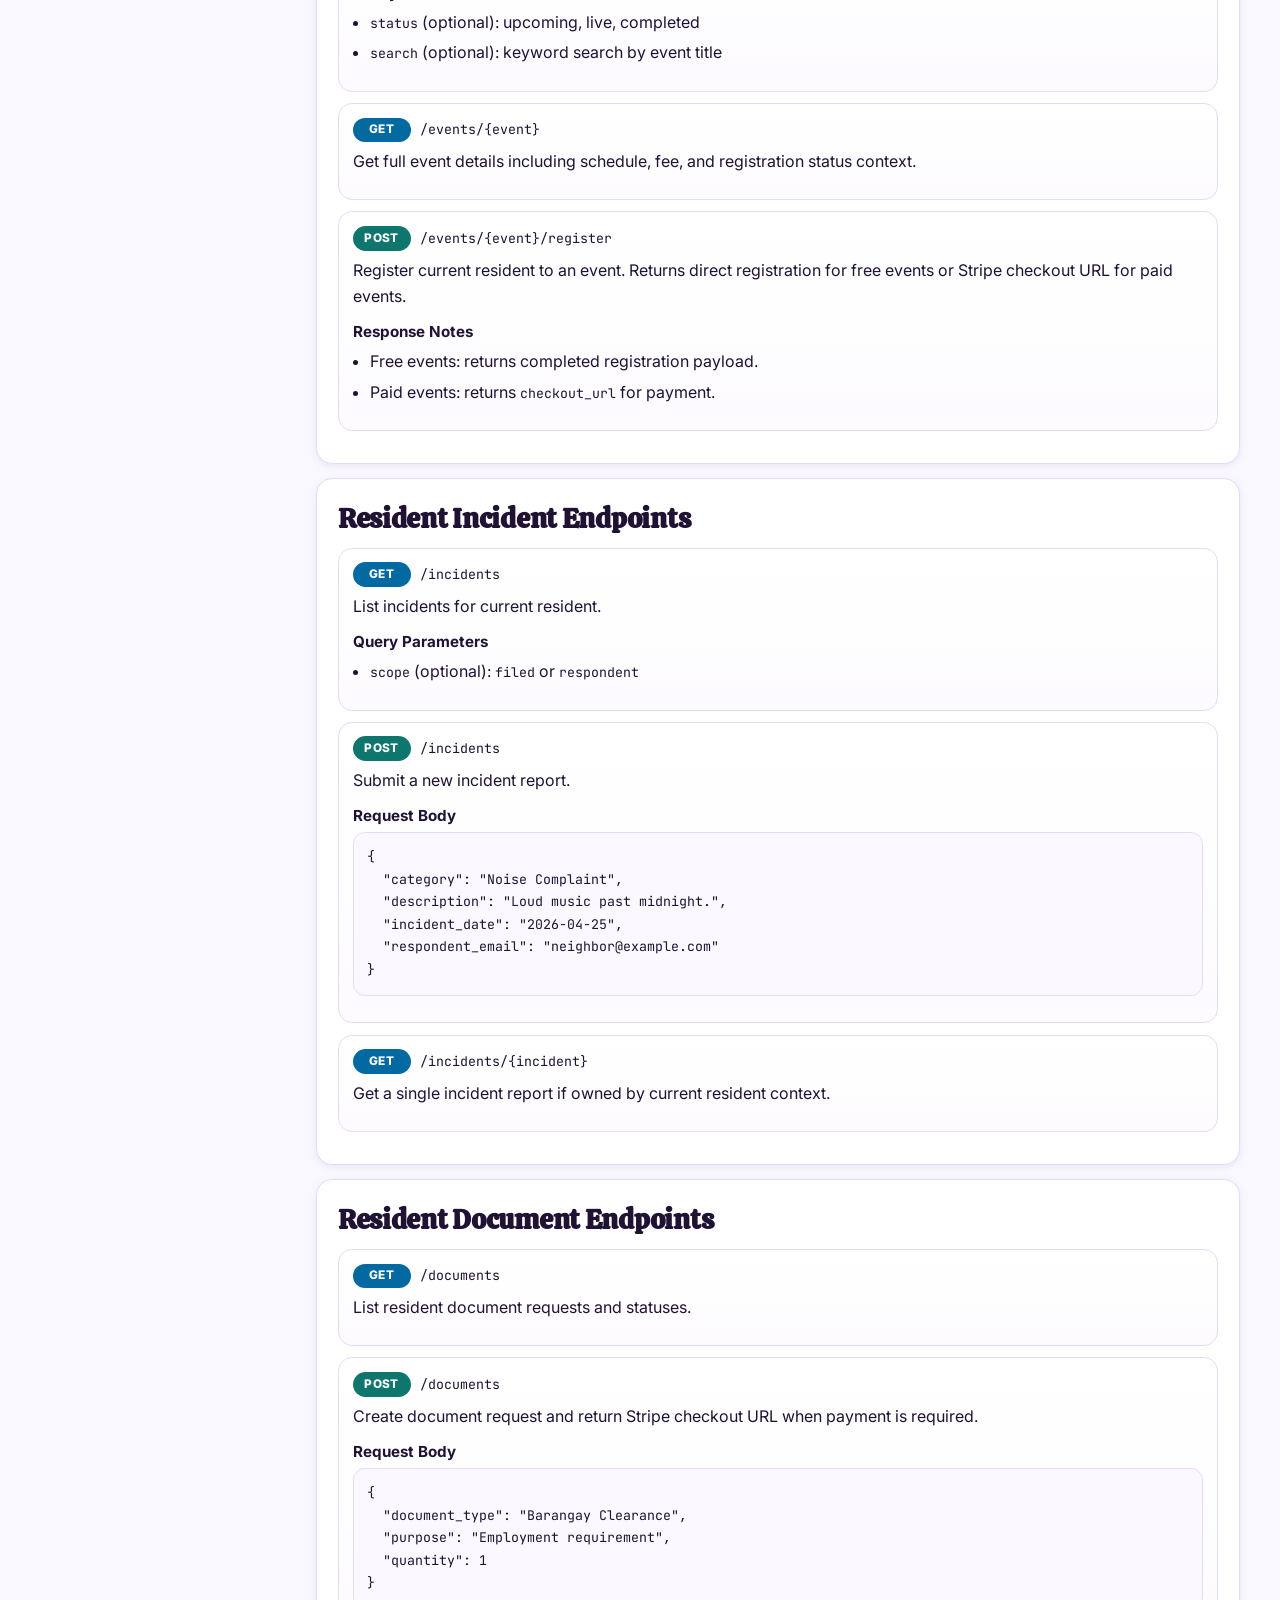
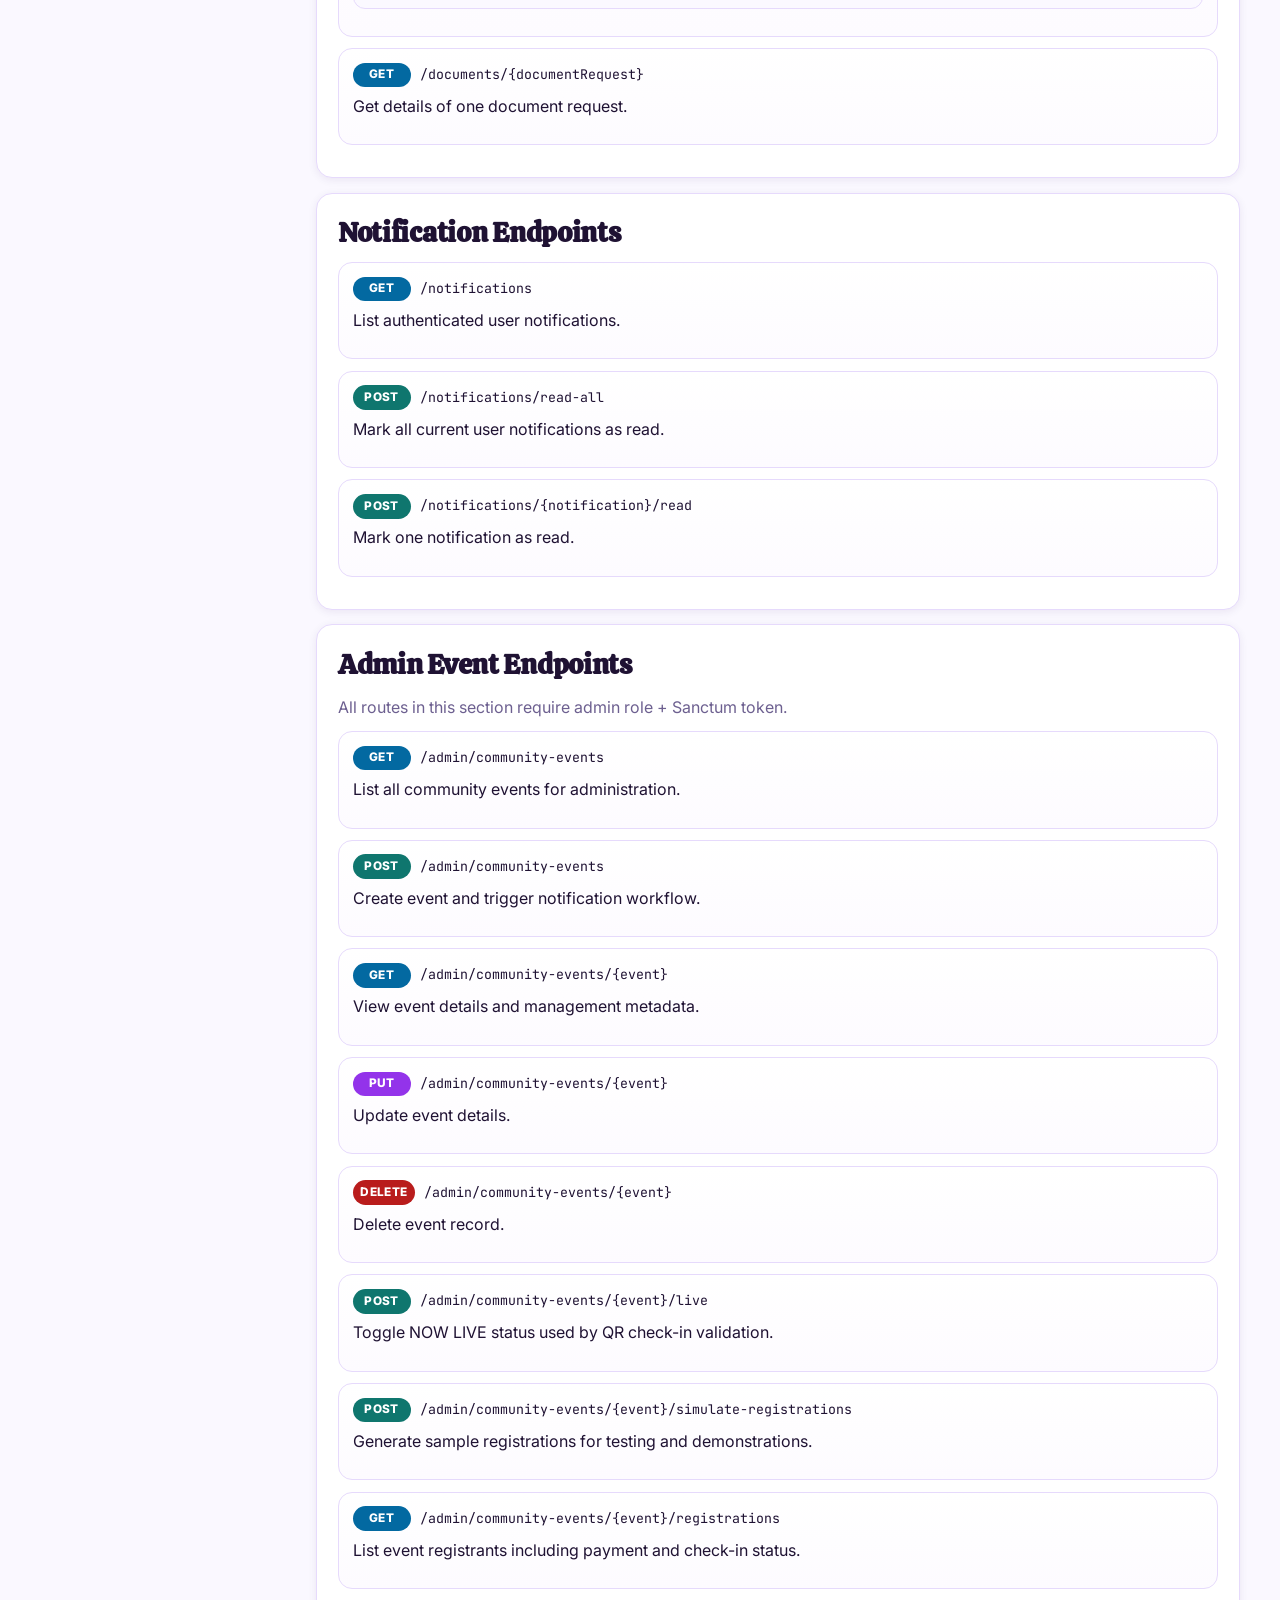
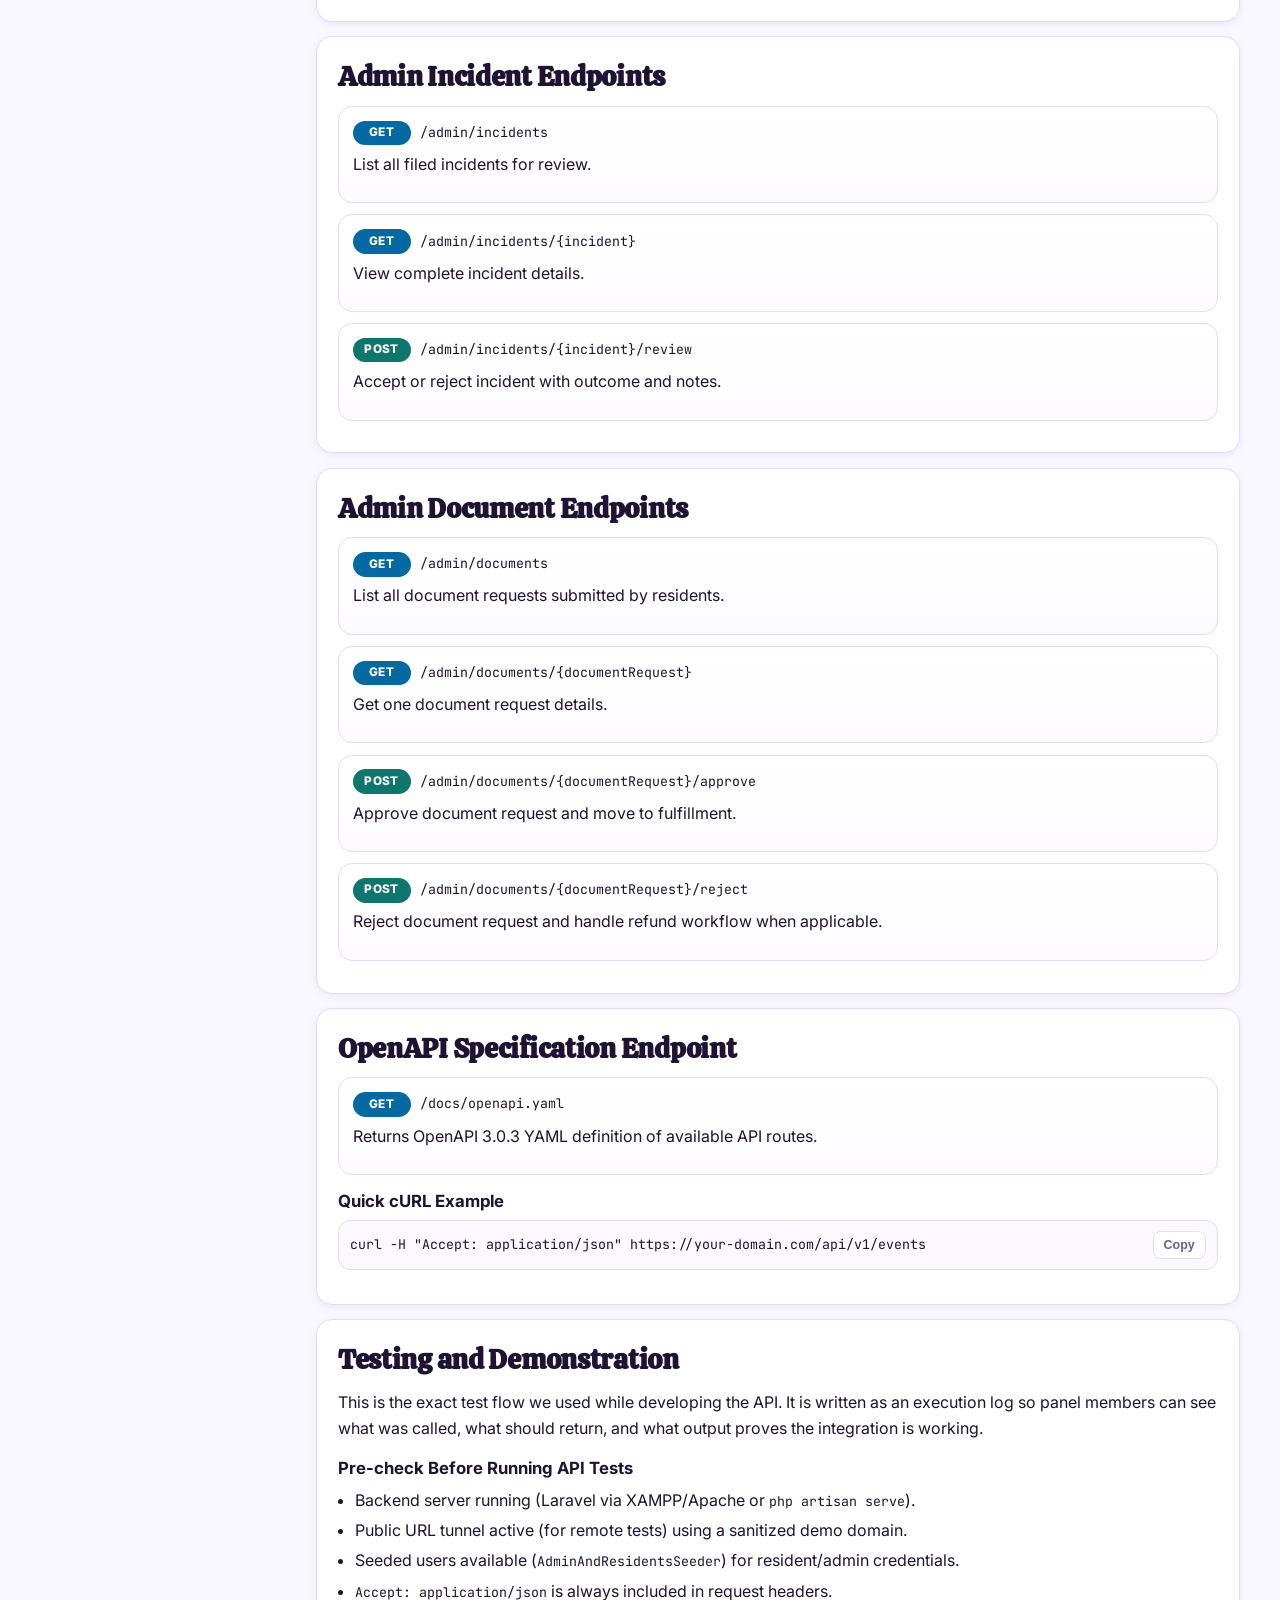
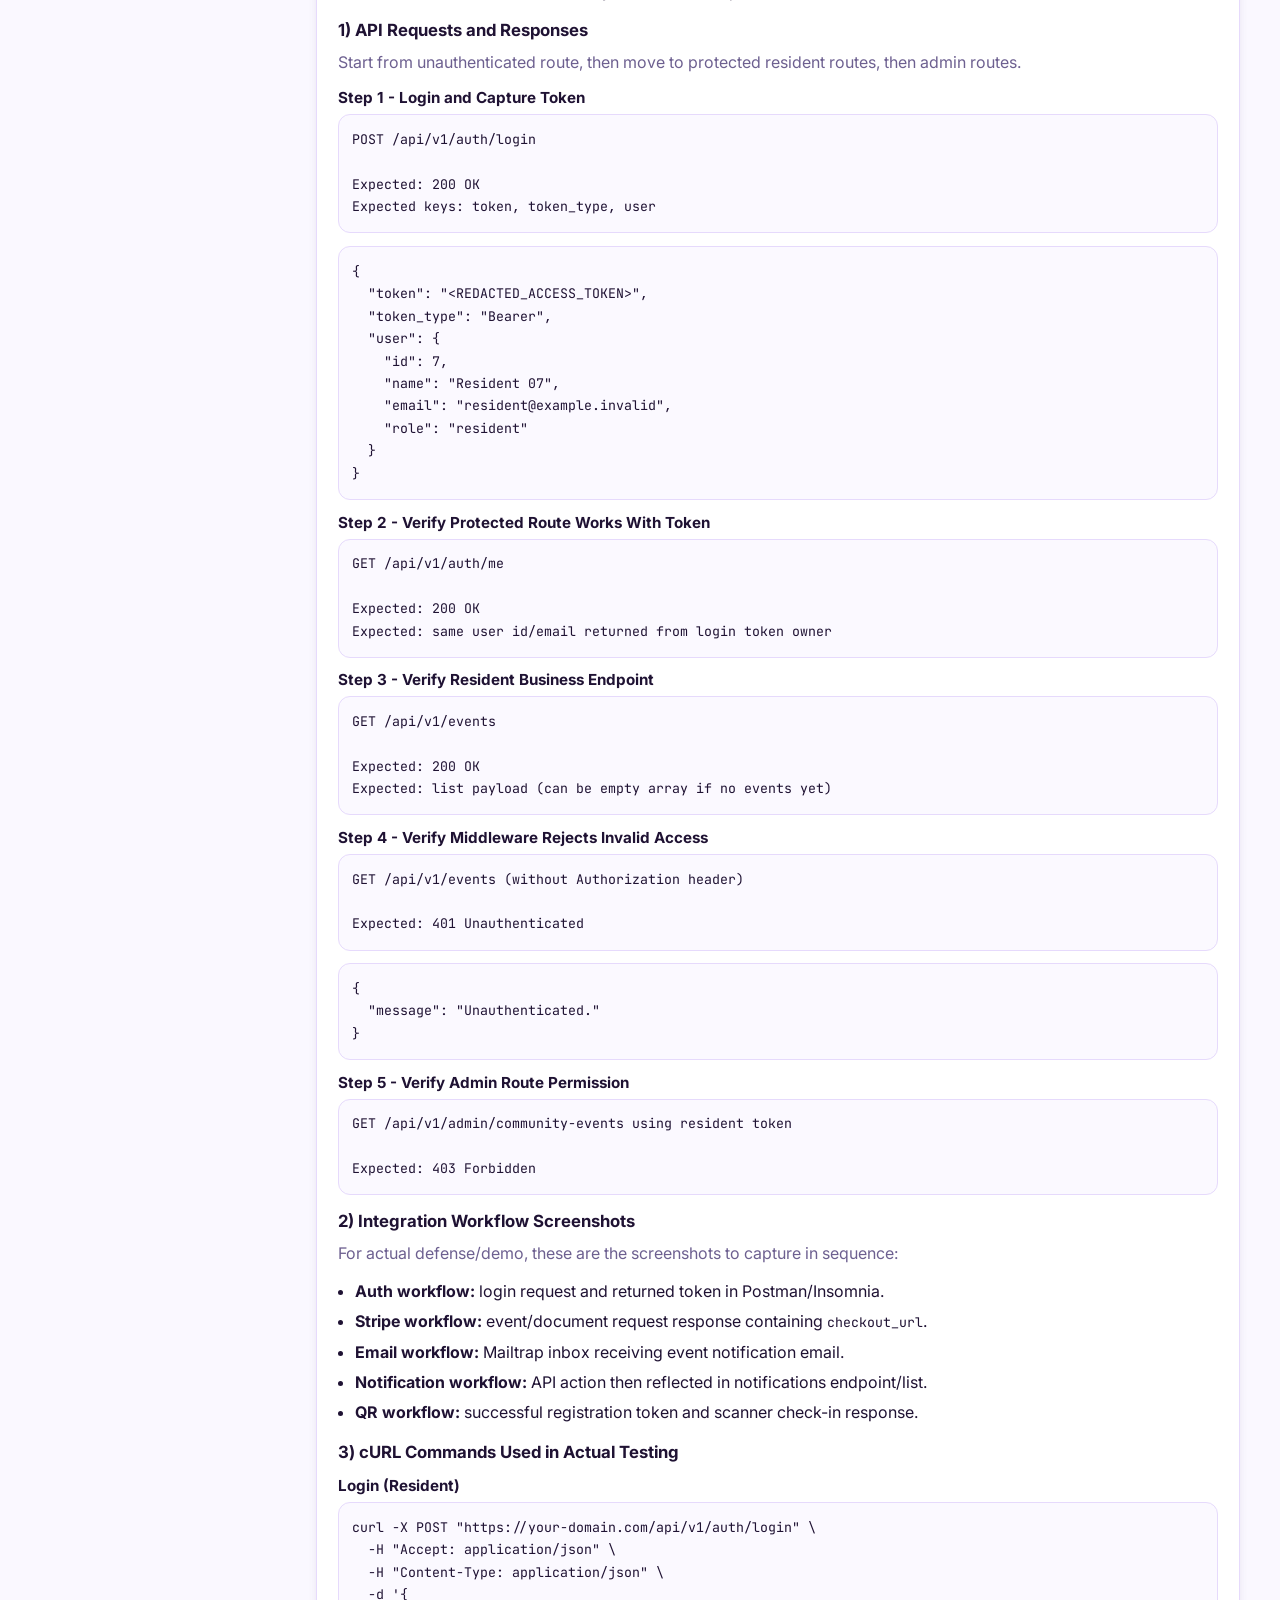
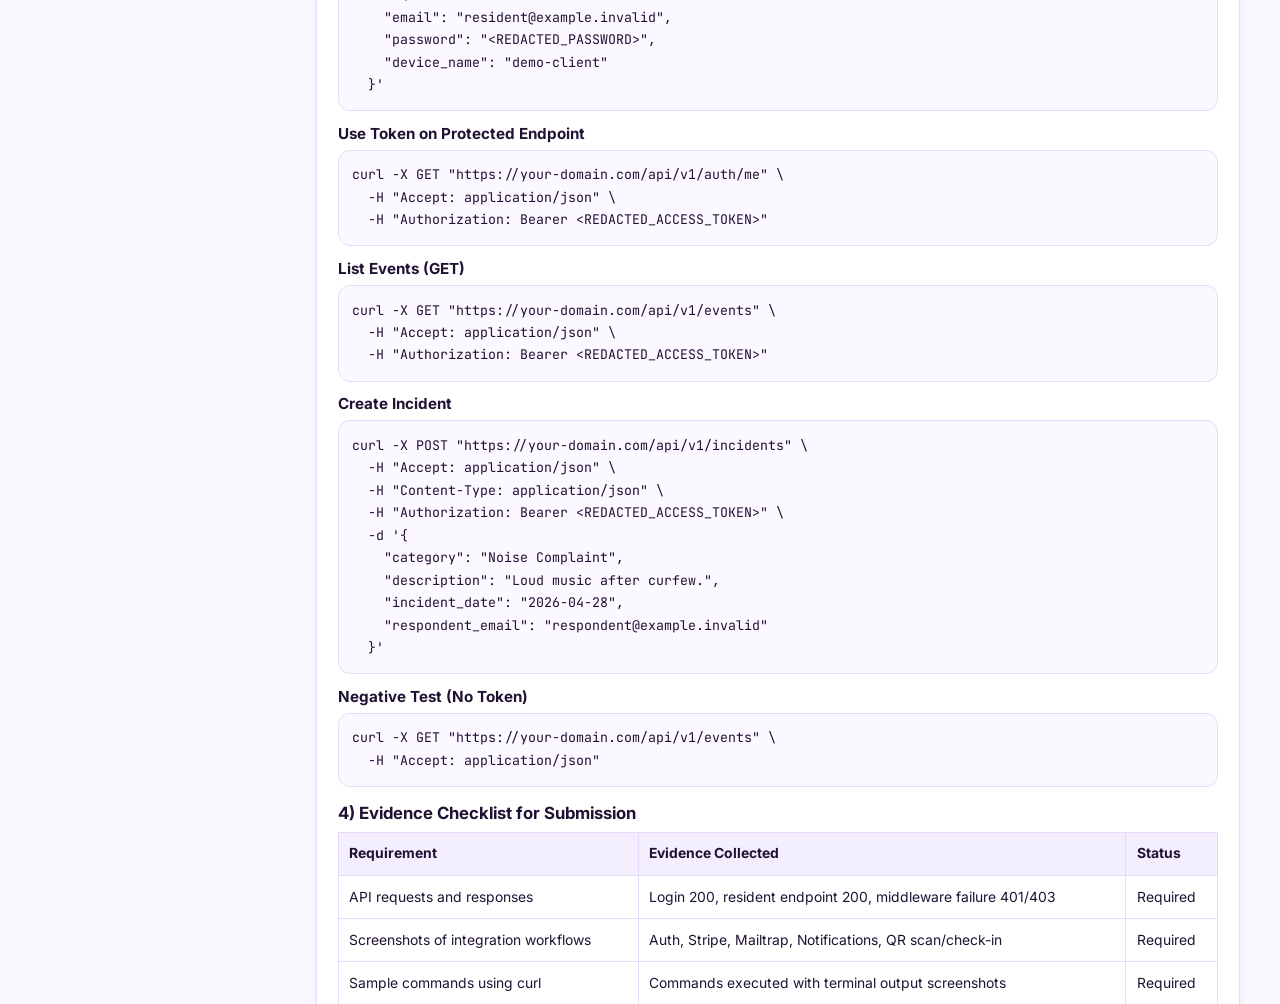
==== commit ae4ef9ff: "added REST API and Integration documentation" ====
--- a/api-docs.html
+++ b/api-docs.html
@@ -7,13 +7,13 @@
     <title>PickerKarma API Documentation</title>
     <link rel="preconnect" href="https://fonts.googleapis.com">
     <link rel="preconnect" href="https://fonts.gstatic.com" crossorigin>
-    <link href="https://fonts.googleapis.com/css2?family=Inter:wght@400;500;600;700;800&display=swap" rel="stylesheet">
+    <link href="https://fonts.googleapis.com/css2?family=Calistoga&family=Inter:wght@400;500;600;700;800&family=JetBrains+Mono:wght@400;500&display=swap" rel="stylesheet">
     <link rel="stylesheet" href="https://cdnjs.cloudflare.com/ajax/libs/font-awesome/6.5.2/css/all.min.css"
         crossorigin="anonymous" referrerpolicy="no-referrer">
-    <link rel="stylesheet" href="api-docs.css">
+    <link rel="stylesheet" href="app.css">
 </head>
 
-<body>
+<body class="page-docs">
     <header class="docs-topbar">
         <div class="docs-wrap topbar-inner">
             <a href="index.html" class="brand">PickerKarma</a>
@@ -47,7 +47,10 @@
 
         <main class="docs-content">
             <section id="overview" class="doc-section">
-                <p class="eyebrow">API Documentation</p>
+                <div class="section-label">
+                    <span class="label-dot pulsing-dot"></span>
+                    <span>API Documentation</span>
+                </div>
                 <h1>Barangay Management System API v1</h1>
                 <p>
                     This documentation covers the REST API used by the PickerKarma Barangay Management System. The API
@@ -57,6 +60,9 @@
                     <strong>Audience:</strong> frontend developers, mobile app developers, QA testers, and system
                     integrators.
                 </div>
+                <div class="note">
+                    <strong>Security note:</strong> all credentials, tokens, secrets, callback URLs, and personal identifiers in this document are sanitized examples only.
+                </div>
             </section>
 
             <section id="base-url" class="doc-section">
@@ -186,14 +192,14 @@
                     <div class="code-block">
                         <pre><code>{
   "email": "resident@example.com",
-  "password": "your-password",
+  "password": "&lt;REDACTED_PASSWORD&gt;",
   "device_name": "web-client"
 }</code></pre>
                     </div>
                     <h4>Response</h4>
                     <div class="code-block">
                         <pre><code>{
-  "token": "1|token-value",
+  "token": "&lt;REDACTED_ACCESS_TOKEN&gt;",
   "token_type": "Bearer",
   "user": { "id": 3, "name": "Juan Dela Cruz", "role": "resident" }
 }</code></pre>
@@ -523,7 +529,7 @@
                 <h3>Pre-check Before Running API Tests</h3>
                 <ul>
                     <li>Backend server running (Laravel via XAMPP/Apache or <code>php artisan serve</code>).</li>
-                    <li>Public URL active (ngrok) if testing outside local machine.</li>
+                    <li>Public URL tunnel active (for remote tests) using a sanitized demo domain.</li>
                     <li>Seeded users available (<code>AdminAndResidentsSeeder</code>) for resident/admin credentials.</li>
                     <li><code>Accept: application/json</code> is always included in request headers.</li>
                 </ul>
@@ -542,12 +548,12 @@
                 </div>
                 <div class="code-block">
                     <pre><code>{
-  "token": "1|sanctum-token",
+  "token": "&lt;REDACTED_ACCESS_TOKEN&gt;",
   "token_type": "Bearer",
   "user": {
     "id": 7,
     "name": "Resident 07",
-    "email": "resident1@example.com",
+    "email": "resident@example.invalid",
     "role": "resident"
   }
 }</code></pre>
@@ -605,8 +611,8 @@
   -H "Accept: application/json" \
   -H "Content-Type: application/json" \
   -d '{
-    "email": "resident1@example.com",
-    "password": "helloworld123",
+    "email": "resident@example.invalid",
+    "password": "&lt;REDACTED_PASSWORD&gt;",
     "device_name": "demo-client"
   }'</code></pre>
                 </div>
@@ -615,14 +621,14 @@
                 <div class="code-block">
                     <pre><code>curl -X GET "https://your-domain.com/api/v1/auth/me" \
   -H "Accept: application/json" \
-  -H "Authorization: Bearer YOUR_TOKEN_HERE"</code></pre>
+  -H "Authorization: Bearer &lt;REDACTED_ACCESS_TOKEN&gt;"</code></pre>
                 </div>
 
                 <h4>List Events (GET)</h4>
                 <div class="code-block">
                     <pre><code>curl -X GET "https://your-domain.com/api/v1/events" \
   -H "Accept: application/json" \
-  -H "Authorization: Bearer YOUR_TOKEN_HERE"</code></pre>
+  -H "Authorization: Bearer &lt;REDACTED_ACCESS_TOKEN&gt;"</code></pre>
                 </div>
 
                 <h4>Create Incident</h4>
@@ -630,12 +636,12 @@
                     <pre><code>curl -X POST "https://your-domain.com/api/v1/incidents" \
   -H "Accept: application/json" \
   -H "Content-Type: application/json" \
-  -H "Authorization: Bearer YOUR_TOKEN_HERE" \
+  -H "Authorization: Bearer &lt;REDACTED_ACCESS_TOKEN&gt;" \
   -d '{
     "category": "Noise Complaint",
     "description": "Loud music after curfew.",
     "incident_date": "2026-04-28",
-    "respondent_email": "neighbor@example.com"
+    "respondent_email": "respondent@example.invalid"
   }'</code></pre>
                 </div>
 
@@ -678,7 +684,7 @@
         </main>
     </div>
 
-    <script src="api-docs.js" defer></script>
+    <script src="app.js" defer></script>
 </body>
 
 </html>
--- a/app.css
+++ b/app.css
@@ -0,0 +1,10 @@
+@import url("./integration-guidelines.css");
+@import url("./style.css");
+
+body.page-home {
+    overflow-x: hidden;
+}
+
+body.page-docs {
+    overflow-x: hidden;
+}
